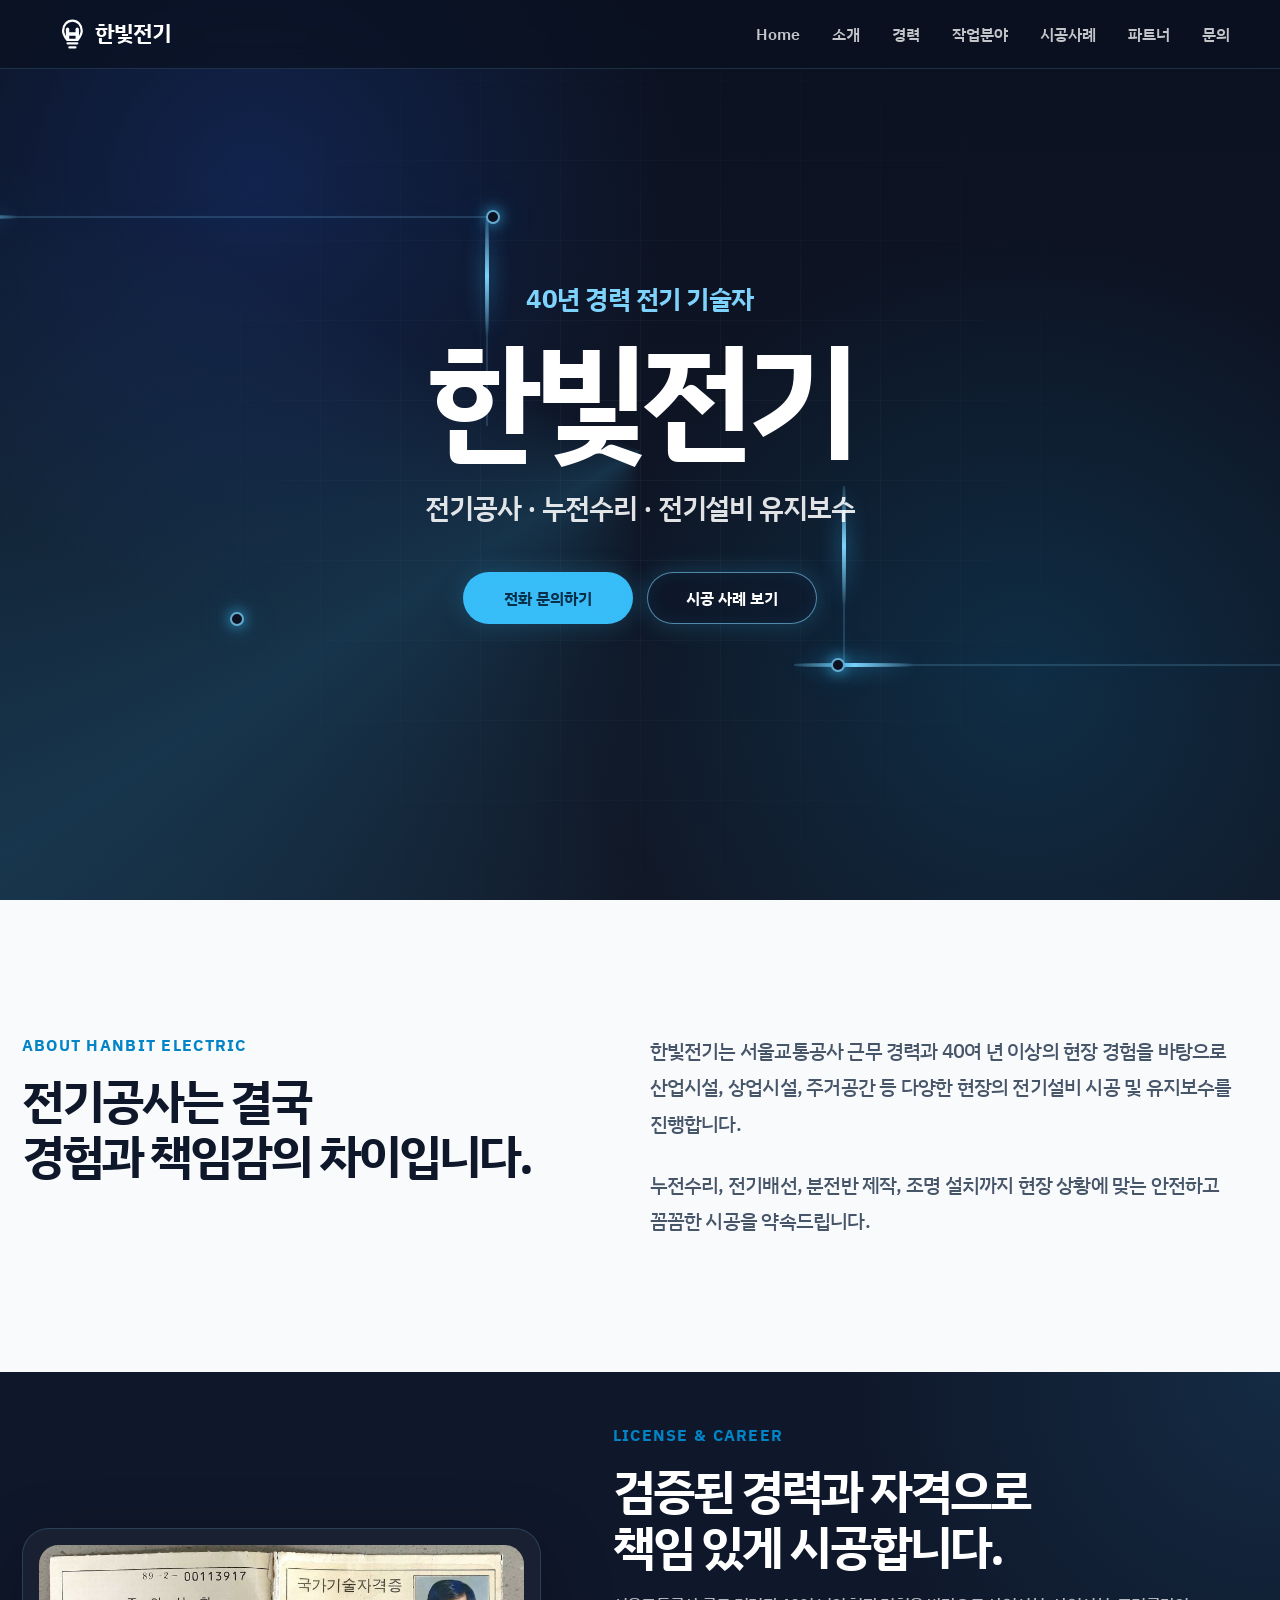
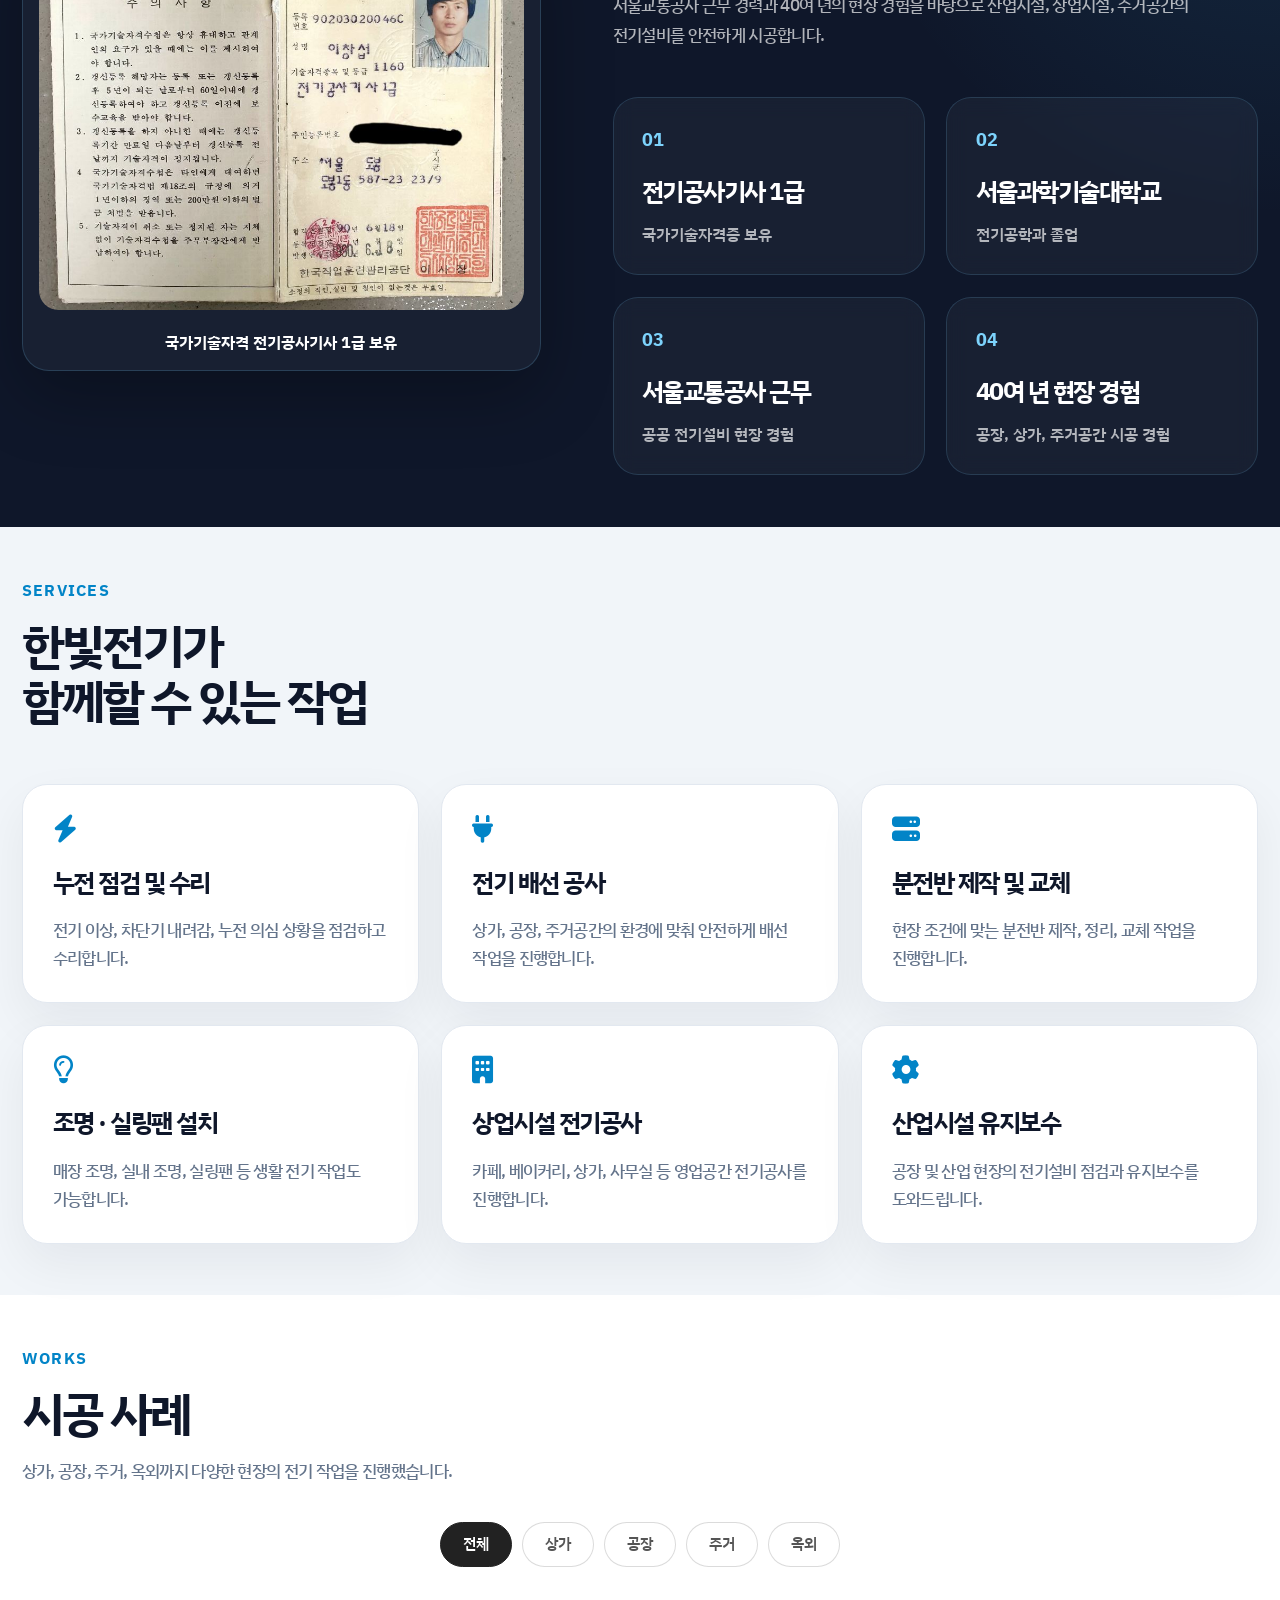
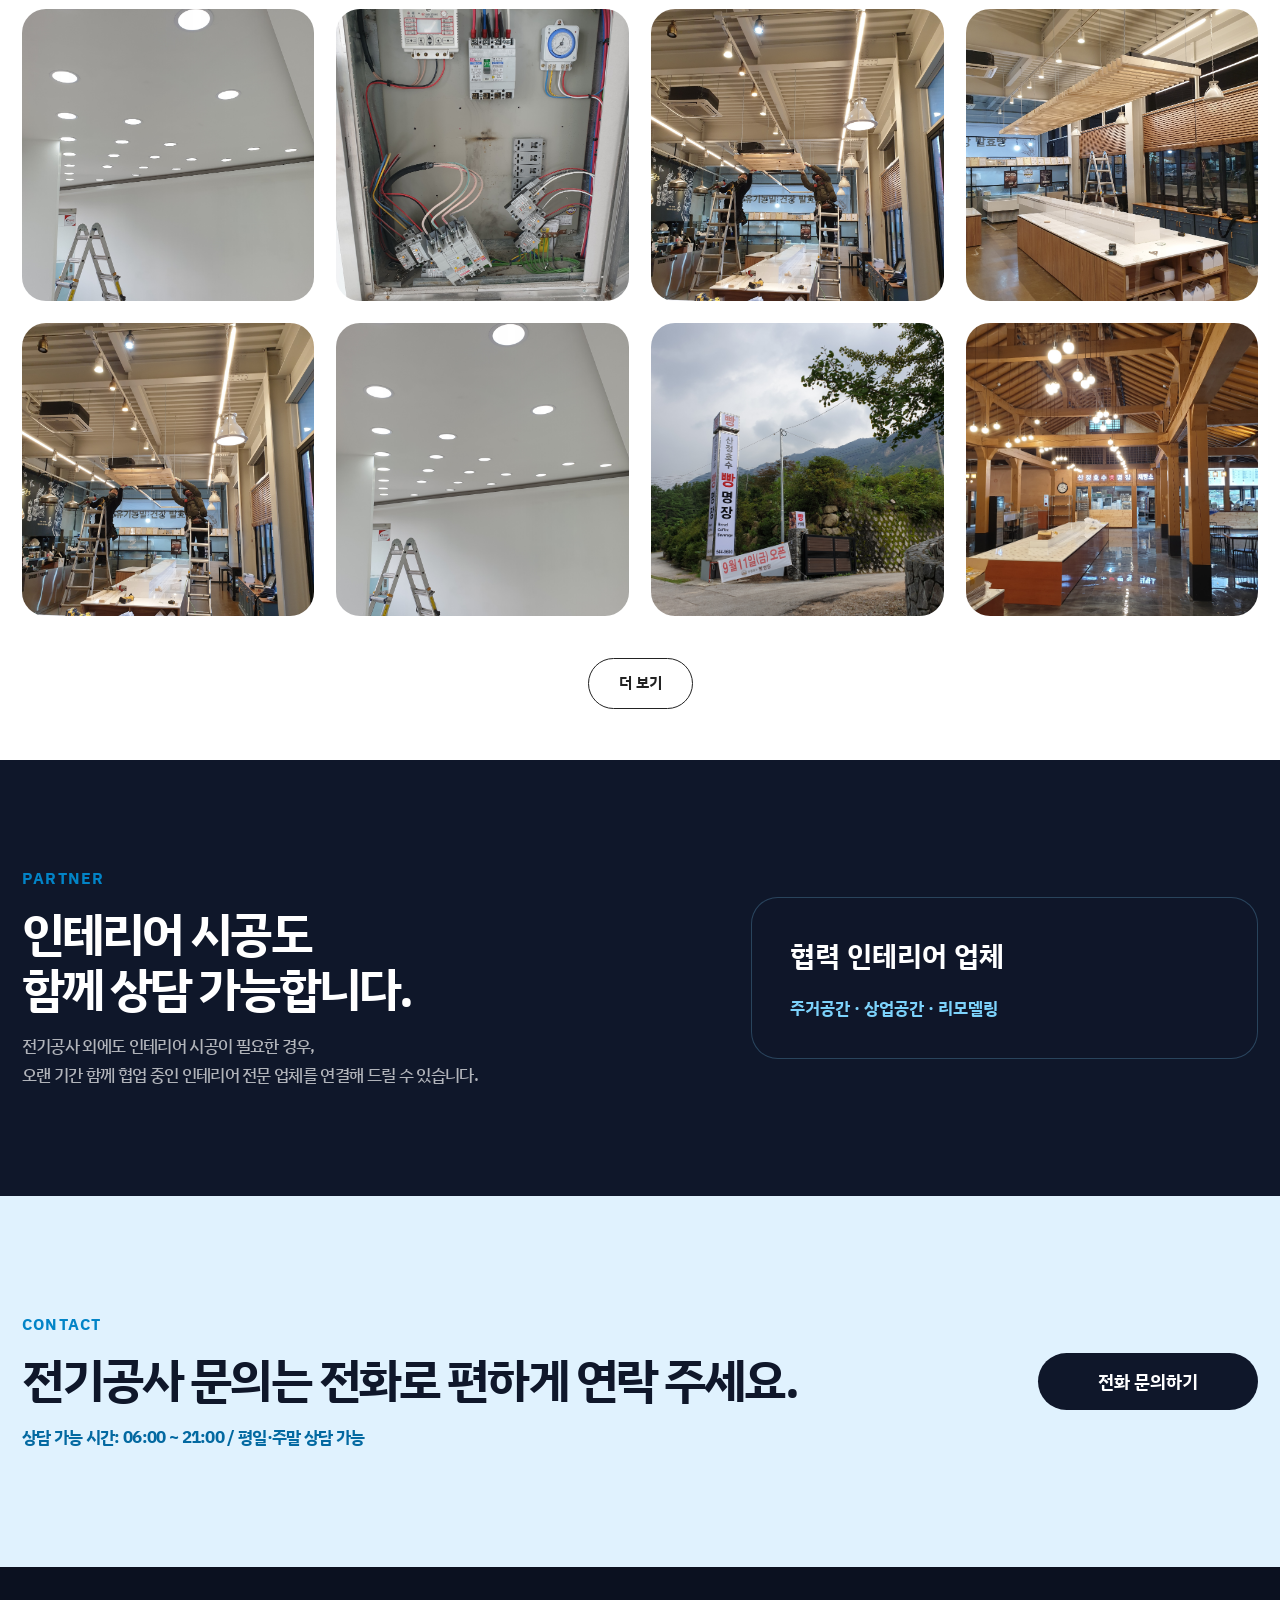
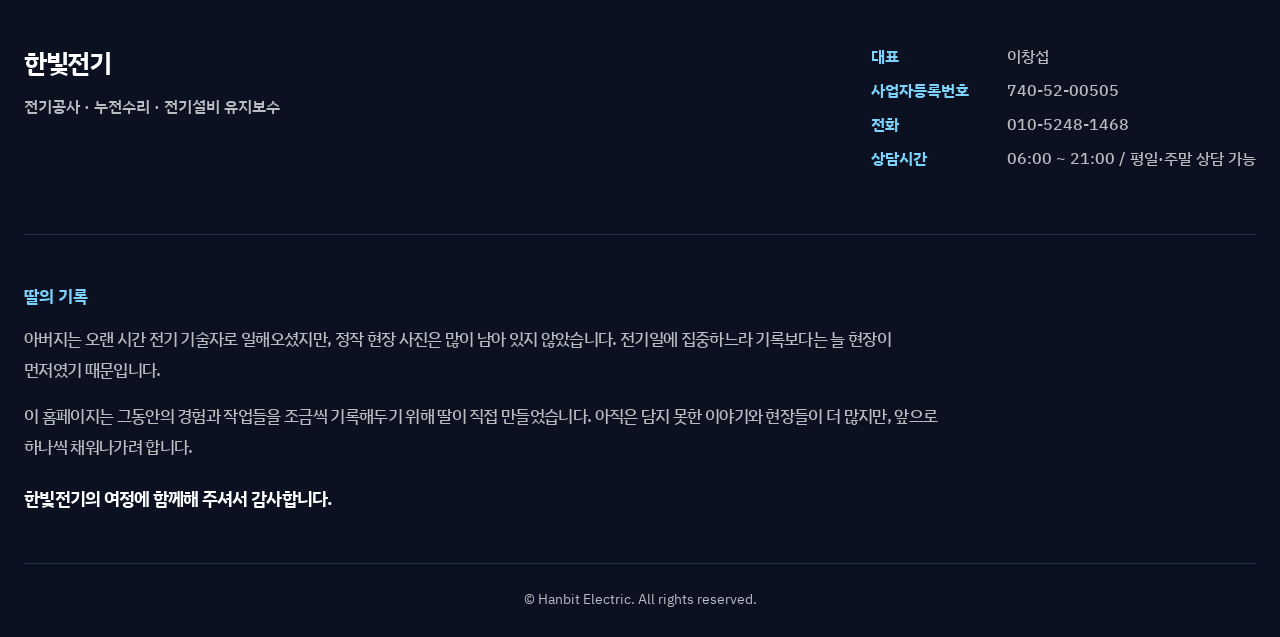
==== index.html @ 872d37cb "[한빛전기] works 완료 / 레이아웃 개선" ====
<!doctype html>
<html lang="ko">
<head>
<meta charset="UTF-8">
<meta name="viewport" content="width=device-width, initial-scale=1.0">
<title>한빛전기 | 전기공사 · 누전수리 · 전기설비 유지보수</title>
<meta name="description" content="한빛전기 | 전기공사, 누전수리, 분전반 제작, 조명설치, 산업시설 및 상업시설 전기설비">
<meta name="keywords" content="한빛전기, 전기공사, 누전수리, 분전반, 전기설비, 조명설치, 실링팬설치">
<meta name="author" content="한빛전기">
<link rel="icon" href="./favicon.svg" type="image/svg+xml">

<!-- SEO -->
<meta property="og:title" content="한빛전기">
<meta property="og:description" content="전기공사 · 누전수리 · 전기설비 유지보수">
<meta property="og:image" content="./images/og.jpg">
<meta property="og:type" content="website">

<!-- FONT -->
<link rel="stylesheet" href="https://cdnjs.cloudflare.com/ajax/libs/font-awesome/6.7.2/css/all.min.css">
<link rel="preconnect" href="https://fonts.googleapis.com">
<link rel="preconnect" href="https://fonts.gstatic.com" crossorigin>
<link href="https://fonts.googleapis.com/css2?family=IBM+Plex+Sans+KR:wght@300;400;500;600;700&display=swap" rel="stylesheet">

<!-- External Link -->
<link rel="stylesheet" href="./css/style.css">
<script src="./js/main.js" defer></script>
</head>
<body>
  <!-- Header -->
  <header class="header">
    <div class="header__inner">
      <a href="#hero" class="header__logo">
        <span class="logo">
          <!-- 한빛전기 로고 SVG -->
          <svg class="hanlight-logo" viewBox="0 0 120 120" xmlns="http://www.w3.org/2000/svg" aria-label="한빛전기 로고" role="img">
            <g fill="none" stroke="currentColor" stroke-linecap="round" stroke-linejoin="round">
              <path d="M35 50c0-15 11-27 25-27s25 12 25 27c0 10.5-5.5 17.5-10.8 24.5H45.8C40.5 67.5 35 60.5 35 50z" stroke-width="6"/>
              <path d="M47 84h26" stroke-width="6"/>
              <path d="M52 95h16" stroke-width="6"/>
              <path d="M47 46v26" stroke-width="9"/>
              <path d="M73 46v26" stroke-width="9"/>
              <path d="M47 59h26" stroke-width="9"/>
            </g>
          </svg>
          <!-- //한빛전기 로고 SVG -->
        </span>
        <span class="logo-title">한빛전기</span>
      </a>

      <button type="button" class="header__menu-button" aria-label="메뉴 열기">
        <span></span>
        <span></span>
        <span></span>
      </button>

      <nav class="header__nav">
        <a href="#hero">Home</a>
        <a href="#about">소개</a>
        <a href="#career">경력</a>
        <a href="#service">작업분야</a>
        <a href="#works">시공사례</a>
        <a href="#partner">파트너</a>
        <a href="#contact">문의</a>
      </nav>
    </div>
  </header>

  <main>
    <!-- Hero -->
    <section id="hero" class="hero">
      <div class="hero__circuit">
        <span class="hero__line hero__line--1"></span>
        <span class="hero__line hero__line--2"></span>
        <span class="hero__line hero__line--3"></span>
        <span class="hero__line hero__line--4"></span>
        <span class="hero__node hero__node--1"></span>
        <span class="hero__node hero__node--2"></span>
        <span class="hero__node hero__node--3"></span>
      </div>

      <div class="hero__content">
        <p class="hero__eyebrow">40년 경력 전기 기술자</p>
        <h1 class="hero__title">한빛전기</h1>
        <p class="hero__text">전기공사 · 누전수리 · 전기설비 유지보수</p>

        <div class="hero__button-wrap">
          <a href="tel:01052481468" class="hero__button hero__button--primary">전화 문의하기</a>
          <a href="#works" class="hero__button hero__button--secondary">시공 사례 보기</a>
        </div>
      </div>
    </section>

    <!-- About -->
    <section id="about" class="about">
      <div class="inner about__inner">
        <div class="about__content">
          <div class="section-heading">
            <p class="section-heading__eyebrow">About Hanbit Electric</p>
            <h2 class="section-heading__title">전기공사는 결국<br>경험과 책임감의 차이입니다.</h2>
          </div>

          <div class="about__text">
            <p>
              한빛전기는 서울교통공사 근무 경력과 40여 년 이상의 현장 경험을 바탕으로
              산업시설, 상업시설, 주거공간 등 다양한 현장의 전기설비 시공 및 유지보수를 진행합니다.
            </p>
            <p>
              누전수리, 전기배선, 분전반 제작, 조명 설치까지 현장 상황에 맞는 안전하고 꼼꼼한 시공을 약속드립니다.
            </p>
          </div>
        </div>
      </div>
    </section>

    <!-- Career -->
    <section id="career" class="career">
      <div class="inner career__inner">
        <div class="career__wrap">
          <div class="career__license">
            <img src="./images/license.jpg" alt="한빛전기 전기공사기사 1급 자격증">
            <p>국가기술자격 전기공사기사 1급 보유</p>
          </div>

          <div class="career__content">
            <div class="section-heading">
              <p class="section-heading__eyebrow">License & Career</p>
              <h2 class="section-heading__title">검증된 경력과 자격으로<br>책임 있게 시공합니다.</h2>
              <p class="section-heading__desc">
                서울교통공사 근무 경력과 40여 년의 현장 경험을 바탕으로
                산업시설, 상업시설, 주거공간의 전기설비를 안전하게 시공합니다.
              </p>
            </div>

            <ul class="career__grid">
              <li class="career__item">
                <article class="career__card">
                  <span class="career__number">01</span>
                  <h3>전기공사기사 1급</h3>
                  <p>국가기술자격증 보유</p>
                </article>
              </li>

              <li class="career__item">
                <article class="career__card">
                  <span class="career__number">02</span>
                  <h3>서울과학기술대학교</h3>
                  <p>전기공학과 졸업</p>
                </article>
              </li>

              <li class="career__item">
                <article class="career__card">
                  <span class="career__number">03</span>
                  <h3>서울교통공사 근무</h3>
                  <p>공공 전기설비 현장 경험</p>
                </article>
              </li>

              <li class="career__item">
                <article class="career__card">
                  <span class="career__number">04</span>
                  <h3>40여 년 현장 경험</h3>
                  <p>공장, 상가, 주거공간 시공 경험</p>
                </article>
              </li>
            </ul>
          </div>
        </div>
      </div>
    </section>

    <!-- Service -->
    <section id="service" class="service">
      <div class="inner service__inner">
        <div class="service__content">
          <div class="section-heading">
            <p class="section-heading__eyebrow">Services</p>
            <h2 class="section-heading__title">한빛전기가<br>함께할 수 있는 작업</h2>
          </div>

          <ul class="service__grid">
            <li class="service__item">
              <article class="service__card">
                <span class="service__icon" aria-hidden="true"><i class="fa-solid fa-bolt"></i></span>
                <h3>누전 점검 및 수리</h3>
                <p>전기 이상, 차단기 내려감, 누전 의심 상황을 점검하고 수리합니다.</p>
              </article>
            </li>

            <li class="service__item">
              <article class="service__card">
                <span class="service__icon" aria-hidden="true"><i class="fa-solid fa-plug"></i></span>
                <h3>전기 배선 공사</h3>
                <p>상가, 공장, 주거공간의 환경에 맞춰 안전하게 배선 작업을 진행합니다.</p>
              </article>
            </li>

            <li class="service__item">
              <article class="service__card">
                <span class="service__icon" aria-hidden="true"><i class="fa-solid fa-server"></i></span>
                <h3>분전반 제작 및 교체</h3>
                <p>현장 조건에 맞는 분전반 제작, 정리, 교체 작업을 진행합니다.</p>
              </article>
            </li>

            <li class="service__item">
              <article class="service__card">
                <span class="service__icon" aria-hidden="true"><i class="fa-regular fa-lightbulb"></i></span>
                <h3>조명 · 실링팬 설치</h3>
                <p>매장 조명, 실내 조명, 실링팬 등 생활 전기 작업도 가능합니다.</p>
              </article>
            </li>

            <li class="service__item">
              <article class="service__card">
                <span class="service__icon" aria-hidden="true"><i class="fa-solid fa-building"></i></span>
                <h3>상업시설 전기공사</h3>
                <p>카페, 베이커리, 상가, 사무실 등 영업공간 전기공사를 진행합니다.</p>
              </article>
            </li>

            <li class="service__item">
              <article class="service__card">
                <span class="service__icon" aria-hidden="true"><i class="fa-solid fa-gear"></i></span>
                <h3>산업시설 유지보수</h3>
                <p>공장 및 산업 현장의 전기설비 점검과 유지보수를 도와드립니다.</p>
              </article>
            </li>
          </ul>
        </div>
      </div>
    </section>

    <!-- Works -->
    <section id="works" class="works">
      <div class="inner works__inner">
        <div class="works__content">
          <div class="section-heading">
            <p class="section-heading__eyebrow">WORKS</p>
            <h2 class="section-heading__title">시공 사례</h2>
            <p class="section-heading__desc">상가, 공장, 주거, 옥외까지 다양한 현장의 전기 작업을 진행했습니다.</p>
          </div>

          <div class="works__tabs" role="tablist" aria-label="시공 사례 분류">
            <button type="button" class="works__tab is-active" data-filter="all">전체</button>
            <button type="button" class="works__tab" data-filter="store">상가</button>
            <button type="button" class="works__tab" data-filter="factory">공장</button>
            <button type="button" class="works__tab" data-filter="home">주거</button>
            <button type="button" class="works__tab" data-filter="outdoor">옥외</button>
          </div>

          <ul class="works__grid">
            <li class="works__item" data-category="store">
              <button type="button" class="works__card" data-title="상가 전기 시공" data-desc="조명 및 전기 배선 작업" data-image="./images/projects/store001.jpg">
                <span class="works__thumb"><img src="./images/projects/store001.jpg" alt="상가 전기 시공 현장 사진"></span>
                <span class="works__overlay"><strong>상가 전기 시공</strong><em>조명 및 전기 배선 작업</em><span>자세히 보기</span></span>
              </button>
            </li>
            <li class="works__item" data-category="store">
              <button type="button" class="works__card" data-title="상가 전기 시공" data-desc="매장 전기 설비 작업" data-image="./images/projects/store002.jpg">
                <span class="works__thumb"><img src="./images/projects/store002.jpg" alt="상가 전기 설비 작업 현장 사진"></span>
                <span class="works__overlay"><strong>상가 전기 시공</strong><em>매장 전기 설비 작업</em><span>자세히 보기</span></span>
              </button>
            </li>
            <li class="works__item" data-category="store">
              <button type="button" class="works__card" data-title="상가 조명 작업" data-desc="실내 조명 및 간접등 작업" data-image="./images/projects/store003.jpg">
                <span class="works__thumb"><img src="./images/projects/store003.jpg" alt="상가 조명 작업 현장 사진"></span>
                <span class="works__overlay"><strong>상가 조명 작업</strong><em>실내 조명 및 간접등 작업</em><span>자세히 보기</span></span>
              </button>
            </li>
            <li class="works__item" data-category="store">
              <button type="button" class="works__card" data-title="상가 배선 작업" data-desc="전원 배선 및 점검 작업" data-image="./images/projects/store004.jpg">
                <span class="works__thumb"><img src="./images/projects/store004.jpg" alt="상가 배선 작업 현장 사진"></span>
                <span class="works__overlay"><strong>상가 배선 작업</strong><em>전원 배선 및 점검 작업</em><span>자세히 보기</span></span>
              </button>
            </li>
            <li class="works__item" data-category="store">
              <button type="button" class="works__card" data-title="매장 전기 작업" data-desc="콘센트 및 조명 전원 작업" data-image="./images/projects/store005.jpg">
                <span class="works__thumb"><img src="./images/projects/store005.jpg" alt="매장 전기 작업 현장 사진"></span>
                <span class="works__overlay"><strong>매장 전기 작업</strong><em>콘센트 및 조명 전원 작업</em><span>자세히 보기</span></span>
              </button>
            </li>
            <li class="works__item" data-category="store">
              <button type="button" class="works__card" data-title="상가 전기 점검" data-desc="전기 설비 점검 및 보수" data-image="./images/projects/store006.jpg">
                <span class="works__thumb"><img src="./images/projects/store006.jpg" alt="상가 전기 점검 현장 사진"></span>
                <span class="works__overlay"><strong>상가 전기 점검</strong><em>전기 설비 점검 및 보수</em><span>자세히 보기</span></span>
              </button>
            </li>
            <li class="works__item" data-category="store">
              <button type="button" class="works__card" data-title="상업공간 전기 시공" data-desc="상업공간 전기 배선 작업" data-image="./images/projects/store007.jpg">
                <span class="works__thumb"><img src="./images/projects/store007.jpg" alt="상업공간 전기 시공 현장 사진"></span>
                <span class="works__overlay"><strong>상업공간 전기 시공</strong><em>상업공간 전기 배선 작업</em><span>자세히 보기</span></span>
              </button>
            </li>
            <li class="works__item" data-category="store">
              <button type="button" class="works__card" data-title="상가 조명 교체" data-desc="조명 교체 및 전원 연결" data-image="./images/projects/store008.jpg">
                <span class="works__thumb"><img src="./images/projects/store008.jpg" alt="상가 조명 교체 현장 사진"></span>
                <span class="works__overlay"><strong>상가 조명 교체</strong><em>조명 교체 및 전원 연결</em><span>자세히 보기</span></span>
              </button>
            </li>
            <li class="works__item" data-category="store">
              <button type="button" class="works__card" data-title="매장 전기 보수" data-desc="전기 배선 보수 작업" data-image="./images/projects/store009.jpg">
                <span class="works__thumb"><img src="./images/projects/store009.jpg" alt="매장 전기 보수 현장 사진"></span>
                <span class="works__overlay"><strong>매장 전기 보수</strong><em>전기 배선 보수 작업</em><span>자세히 보기</span></span>
              </button>
            </li>
            <li class="works__item" data-category="store">
              <button type="button" class="works__card" data-title="상가 전원 작업" data-desc="전원 연결 및 전기 설비 작업" data-image="./images/projects/store010.jpg">
                <span class="works__thumb"><img src="./images/projects/store010.jpg" alt="상가 전원 작업 현장 사진"></span>
                <span class="works__overlay"><strong>상가 전원 작업</strong><em>전원 연결 및 전기 설비 작업</em><span>자세히 보기</span></span>
              </button>
            </li>
            <li class="works__item" data-category="store">
              <button type="button" class="works__card" data-title="상가 조명 시공" data-desc="공간 조명 및 배선 작업" data-image="./images/projects/store011.jpg">
                <span class="works__thumb"><img src="./images/projects/store011.jpg" alt="상가 조명 시공 현장 사진"></span>
                <span class="works__overlay"><strong>상가 조명 시공</strong><em>공간 조명 및 배선 작업</em><span>자세히 보기</span></span>
              </button>
            </li>
            <li class="works__item" data-category="store">
              <button type="button" class="works__card" data-title="상가 설비 전기 작업" data-desc="전기 설비 및 배선 정리" data-image="./images/projects/store012.jpg">
                <span class="works__thumb"><img src="./images/projects/store012.jpg" alt="상가 설비 전기 작업 현장 사진"></span>
                <span class="works__overlay"><strong>상가 설비 전기 작업</strong><em>전기 설비 및 배선 정리</em><span>자세히 보기</span></span>
              </button>
            </li>
            <li class="works__item" data-category="store">
              <button type="button" class="works__card" data-title="매장 조명 작업" data-desc="매장 조명 설치 및 점검" data-image="./images/projects/store013.jpg">
                <span class="works__thumb"><img src="./images/projects/store013.jpg" alt="매장 조명 작업 현장 사진"></span>
                <span class="works__overlay"><strong>매장 조명 작업</strong><em>매장 조명 설치 및 점검</em><span>자세히 보기</span></span>
              </button>
            </li>
            <li class="works__item" data-category="store">
              <button type="button" class="works__card" data-title="상가 전기 보강" data-desc="전기 배선 보강 및 정비" data-image="./images/projects/store014.jpg">
                <span class="works__thumb"><img src="./images/projects/store014.jpg" alt="상가 전기 보강 현장 사진"></span>
                <span class="works__overlay"><strong>상가 전기 보강</strong><em>전기 배선 보강 및 정비</em><span>자세히 보기</span></span>
              </button>
            </li>
            <li class="works__item" data-category="store">
              <button type="button" class="works__card" data-title="상가 전기 마감" data-desc="전기 작업 마감 및 점검" data-image="./images/projects/store015.jpg">
                <span class="works__thumb"><img src="./images/projects/store015.jpg" alt="상가 전기 마감 현장 사진"></span>
                <span class="works__overlay"><strong>상가 전기 마감</strong><em>전기 작업 마감 및 점검</em><span>자세히 보기</span></span>
              </button>
            </li>

            <li class="works__item" data-category="factory">
              <button type="button" class="works__card" data-title="공장 전기 작업" data-desc="동력 배선 및 분전반 작업" data-image="./images/projects/factory001.jpg">
                <span class="works__thumb"><img src="./images/projects/factory001.jpg" alt="공장 전기 작업 현장 사진"></span>
                <span class="works__overlay"><strong>공장 전기 작업</strong><em>동력 배선 및 분전반 작업</em><span>자세히 보기</span></span>
              </button>
            </li>
            <li class="works__item" data-category="factory">
              <button type="button" class="works__card" data-title="공장 분전반 작업" data-desc="분전반 점검 및 전기 설비 작업" data-image="./images/projects/factory002.jpg">
                <span class="works__thumb"><img src="./images/projects/factory002.jpg" alt="공장 분전반 작업 현장 사진"></span>
                <span class="works__overlay"><strong>공장 분전반 작업</strong><em>분전반 점검 및 전기 설비 작업</em><span>자세히 보기</span></span>
              </button>
            </li>
            <li class="works__item" data-category="factory">
              <button type="button" class="works__card" data-title="공장 배선 작업" data-desc="공장 내부 전기 배선 작업" data-image="./images/projects/factory003.jpg">
                <span class="works__thumb"><img src="./images/projects/factory003.jpg" alt="공장 배선 작업 현장 사진"></span>
                <span class="works__overlay"><strong>공장 배선 작업</strong><em>공장 내부 전기 배선 작업</em><span>자세히 보기</span></span>
              </button>
            </li>
            <li class="works__item" data-category="factory">
              <button type="button" class="works__card" data-title="공장 전원 작업" data-desc="설비 전원 연결 작업" data-image="./images/projects/factory004.jpg">
                <span class="works__thumb"><img src="./images/projects/factory004.jpg" alt="공장 전원 작업 현장 사진"></span>
                <span class="works__overlay"><strong>공장 전원 작업</strong><em>설비 전원 연결 작업</em><span>자세히 보기</span></span>
              </button>
            </li>
            <li class="works__item" data-category="factory">
              <button type="button" class="works__card" data-title="공장 설비 전기" data-desc="기계 설비 전기 작업" data-image="./images/projects/factory005.jpg">
                <span class="works__thumb"><img src="./images/projects/factory005.jpg" alt="공장 설비 전기 작업 현장 사진"></span>
                <span class="works__overlay"><strong>공장 설비 전기</strong><em>기계 설비 전기 작업</em><span>자세히 보기</span></span>
              </button>
            </li>
            <li class="works__item" data-category="factory">
              <button type="button" class="works__card" data-title="공장 전기 점검" data-desc="전기 설비 점검 및 보수" data-image="./images/projects/factory006.jpg">
                <span class="works__thumb"><img src="./images/projects/factory006.jpg" alt="공장 전기 점검 현장 사진"></span>
                <span class="works__overlay"><strong>공장 전기 점검</strong><em>전기 설비 점검 및 보수</em><span>자세히 보기</span></span>
              </button>
            </li>
            <li class="works__item" data-category="factory">
              <button type="button" class="works__card" data-title="산업 현장 전기 작업" data-desc="산업 설비 전기 작업" data-image="./images/projects/factory007.jpg">
                <span class="works__thumb"><img src="./images/projects/factory007.jpg" alt="산업 현장 전기 작업 사진"></span>
                <span class="works__overlay"><strong>산업 현장 전기 작업</strong><em>산업 설비 전기 작업</em><span>자세히 보기</span></span>
              </button>
            </li>
            <li class="works__item" data-category="factory">
              <button type="button" class="works__card" data-title="공장 전기 보수" data-desc="전기 배선 보수 및 정리" data-image="./images/projects/factory008.jpg">
                <span class="works__thumb"><img src="./images/projects/factory008.jpg" alt="공장 전기 보수 현장 사진"></span>
                <span class="works__overlay"><strong>공장 전기 보수</strong><em>전기 배선 보수 및 정리</em><span>자세히 보기</span></span>
              </button>
            </li>
            <li class="works__item" data-category="factory">
              <button type="button" class="works__card" data-title="공장 전기 시공" data-desc="공장 전기 설비 시공" data-image="./images/projects/factory009.jpg">
                <span class="works__thumb"><img src="./images/projects/factory009.jpg" alt="공장 전기 시공 현장 사진"></span>
                <span class="works__overlay"><strong>공장 전기 시공</strong><em>공장 전기 설비 시공</em><span>자세히 보기</span></span>
              </button>
            </li>
            <li class="works__item" data-category="factory">
              <button type="button" class="works__card" data-title="공장 배전 작업" data-desc="배전 설비 및 전원 작업" data-image="./images/projects/factory010.jpg">
                <span class="works__thumb"><img src="./images/projects/factory010.jpg" alt="공장 배전 작업 현장 사진"></span>
                <span class="works__overlay"><strong>공장 배전 작업</strong><em>배전 설비 및 전원 작업</em><span>자세히 보기</span></span>
              </button>
            </li>
            <li class="works__item" data-category="factory">
              <button type="button" class="works__card" data-title="공장 전기 마감" data-desc="전기 작업 마감 및 안전 점검" data-image="./images/projects/factory011.jpg">
                <span class="works__thumb"><img src="./images/projects/factory011.jpg" alt="공장 전기 마감 현장 사진"></span>
                <span class="works__overlay"><strong>공장 전기 마감</strong><em>전기 작업 마감 및 안전 점검</em><span>자세히 보기</span></span>
              </button>
            </li>

            <li class="works__item" data-category="home">
              <button type="button" class="works__card" data-title="주거 전기 작업" data-desc="조명 및 콘센트 점검 작업" data-image="./images/projects/indoor001.jpg">
                <span class="works__thumb"><img src="./images/projects/indoor001.jpg" alt="주거 전기 작업 현장 사진"></span>
                <span class="works__overlay"><strong>주거 전기 작업</strong><em>조명 및 콘센트 점검 작업</em><span>자세히 보기</span></span>
              </button>
            </li>
            <li class="works__item" data-category="home">
              <button type="button" class="works__card" data-title="주거 조명 교체" data-desc="실내 조명 교체 작업" data-image="./images/projects/indoor002.jpg">
                <span class="works__thumb"><img src="./images/projects/indoor002.jpg" alt="주거 조명 교체 현장 사진"></span>
                <span class="works__overlay"><strong>주거 조명 교체</strong><em>실내 조명 교체 작업</em><span>자세히 보기</span></span>
              </button>
            </li>
            <li class="works__item" data-category="home">
              <button type="button" class="works__card" data-title="주거 콘센트 작업" data-desc="콘센트 및 전원 점검 작업" data-image="./images/projects/indoor003.jpg">
                <span class="works__thumb"><img src="./images/projects/indoor003.jpg" alt="주거 콘센트 작업 현장 사진"></span>
                <span class="works__overlay"><strong>주거 콘센트 작업</strong><em>콘센트 및 전원 점검 작업</em><span>자세히 보기</span></span>
              </button>
            </li>
            <li class="works__item" data-category="home">
              <button type="button" class="works__card" data-title="주거 센서등 작업" data-desc="센서등 설치 및 전기 작업" data-image="./images/projects/indoor004.jpg">
                <span class="works__thumb"><img src="./images/projects/indoor004.jpg" alt="주거 센서등 작업 현장 사진"></span>
                <span class="works__overlay"><strong>주거 센서등 작업</strong><em>센서등 설치 및 전기 작업</em><span>자세히 보기</span></span>
              </button>
            </li>
            <li class="works__item" data-category="home">
              <button type="button" class="works__card" data-title="주거 전기 보수" data-desc="가정 전기 점검 및 보수" data-image="./images/projects/indoor005.jpg">
                <span class="works__thumb"><img src="./images/projects/indoor005.jpg" alt="주거 전기 보수 현장 사진"></span>
                <span class="works__overlay"><strong>주거 전기 보수</strong><em>가정 전기 점검 및 보수</em><span>자세히 보기</span></span>
              </button>
            </li>

            <li class="works__item" data-category="outdoor">
              <button type="button" class="works__card" data-title="옥외 전기 작업" data-desc="외부 전원 및 조명 작업" data-image="./images/projects/outdoor001.jpg">
                <span class="works__thumb"><img src="./images/projects/outdoor001.jpg" alt="옥외 전기 작업 현장 사진"></span>
                <span class="works__overlay"><strong>옥외 전기 작업</strong><em>외부 전원 및 조명 작업</em><span>자세히 보기</span></span>
              </button>
            </li>
            <li class="works__item" data-category="outdoor">
              <button type="button" class="works__card" data-title="옥외 조명 작업" data-desc="외부 조명 설치 및 점검" data-image="./images/projects/outdoor002.jpg">
                <span class="works__thumb"><img src="./images/projects/outdoor002.jpg" alt="옥외 조명 작업 현장 사진"></span>
                <span class="works__overlay"><strong>옥외 조명 작업</strong><em>외부 조명 설치 및 점검</em><span>자세히 보기</span></span>
              </button>
            </li>
            <li class="works__item" data-category="outdoor">
              <button type="button" class="works__card" data-title="외부 전원 작업" data-desc="외부 전원 연결 작업" data-image="./images/projects/outdoor003.jpg">
                <span class="works__thumb"><img src="./images/projects/outdoor003.jpg" alt="외부 전원 작업 현장 사진"></span>
                <span class="works__overlay"><strong>외부 전원 작업</strong><em>외부 전원 연결 작업</em><span>자세히 보기</span></span>
              </button>
            </li>
            <li class="works__item" data-category="outdoor">
              <button type="button" class="works__card" data-title="옥외 배선 작업" data-desc="외부 배선 및 정리 작업" data-image="./images/projects/outdoor004.jpg">
                <span class="works__thumb"><img src="./images/projects/outdoor004.jpg" alt="옥외 배선 작업 현장 사진"></span>
                <span class="works__overlay"><strong>옥외 배선 작업</strong><em>외부 배선 및 정리 작업</em><span>자세히 보기</span></span>
              </button>
            </li>
            <li class="works__item" data-category="outdoor">
              <button type="button" class="works__card" data-title="옥외 전기 보수" data-desc="외부 전기 설비 보수" data-image="./images/projects/outdoor005.jpg">
                <span class="works__thumb"><img src="./images/projects/outdoor005.jpg" alt="옥외 전기 보수 현장 사진"></span>
                <span class="works__overlay"><strong>옥외 전기 보수</strong><em>외부 전기 설비 보수</em><span>자세히 보기</span></span>
              </button>
            </li>
            <li class="works__item" data-category="outdoor">
              <button type="button" class="works__card" data-title="옥외 전기 시공" data-desc="외부 전기 시공 및 점검" data-image="./images/projects/outdoor006.jpg">
                <span class="works__thumb"><img src="./images/projects/outdoor006.jpg" alt="옥외 전기 시공 현장 사진"></span>
                <span class="works__overlay"><strong>옥외 전기 시공</strong><em>외부 전기 시공 및 점검</em><span>자세히 보기</span></span>
              </button>
            </li>
          </ul>

          <button type="button" class="works__more">더 보기</button>
        </div>
      </div>

      <div class="works-modal" aria-hidden="true">
        <div class="works-modal__dim"></div>
        <div class="works-modal__content" role="dialog" aria-modal="true" aria-label="시공 사례 이미지 확대">
          <button type="button" class="works-modal__close" aria-label="닫기"></button>
          <button type="button" class="works-modal__arrow works-modal__arrow--prev" aria-label="이전 시공 사례"></button>
          <figure class="works-modal__figure">
            <img src="./images/projects/store001.jpg" alt="상가 전기 시공 현장 사진">
            <figcaption>
              <strong>상가 전기 시공</strong>
              <span>조명 및 전기 배선 작업</span>
            </figcaption>
          </figure>
          <button type="button" class="works-modal__arrow works-modal__arrow--next" aria-label="다음 시공 사례"></button>
        </div>
      </div>
    </section>

    <!-- Partner -->
    <section id="partner" class="partner">
      <div class="inner partner__inner">
        <div class="partner__content">
          <div class="section-heading">
            <p class="section-heading__eyebrow">Partner</p>
            <h2 class="section-heading__title">인테리어 시공도<br>함께 상담 가능합니다.</h2>
            <p class="section-heading__desc">
              전기공사 외에도 인테리어 시공이 필요한 경우,<br>
              오랜 기간 함께 협업 중인 인테리어 전문 업체를 연결해 드릴 수 있습니다.
            </p>
          </div>
          <div class="partner__card">
            <strong>협력 인테리어 업체</strong>
            <span>주거공간 · 상업공간 · 리모델링</span>
          </div>
        </div>
      </div>
    </section>

    <!-- Contact -->
    <section id="contact" class="contact">
      <div class="inner contact__inner">
        <div class="contact__content">
          <div class="section-heading">
            <p class="section-heading__eyebrow">Contact</p>
            <h2 class="section-heading__title">전기공사 문의는 전화로 편하게 연락 주세요.</h2>
            <p class="section-heading__desc">상담 가능 시간: 06:00 ~ 21:00 / 평일·주말 상담 가능</p>
          </div>
          <div class="contact__action">
            <a href="tel:01052481468" class="contact__button">전화 문의하기</a>
          </div>
        </div>
      </div>
    </section>
  </main>

  <!-- Footer -->
  <footer class="footer">
    <div class="inner footer__inner">
      <div class="footer__top">
        <div class="footer__brand">
          <strong>한빛전기</strong>
          <p>전기공사 · 누전수리 · 전기설비 유지보수</p>
        </div>

        <div class="footer__info">
          <dl>
            <div>
              <dt>대표</dt>
              <dd>이창섭</dd>
            </div>
            <div>
              <dt>사업자등록번호</dt>
              <dd>740-52-00505</dd>
            </div>
            <div>
              <dt>전화</dt>
              <dd><a href="tel:01052481468">010-5248-1468</a></dd>
            </div>
            <div>
              <dt>상담시간</dt>
              <dd>06:00 ~ 21:00 / 평일·주말 상담 가능</dd>
            </div>
          </dl>
        </div>
      </div>

      <div class="footer__note">
        <strong>딸의 기록</strong>
        <p>
          아버지는 오랜 시간 전기 기술자로 일해오셨지만, 정작 현장 사진은 많이 남아 있지 않았습니다.
          전기일에 집중하느라 기록보다는 늘 현장이 먼저였기 때문입니다.
        </p>
        <p>
          이 홈페이지는 그동안의 경험과 작업들을 조금씩 기록해두기 위해 딸이 직접 만들었습니다.
          아직은 담지 못한 이야기와 현장들이 더 많지만, 앞으로 하나씩 채워나가려 합니다.
        </p>
        <span>한빛전기의 여정에 함께해 주셔서 감사합니다.</span>
      </div>

      <p class="footer__copy">© Hanbit Electric. All rights reserved.</p>
    </div>
  </footer>
</body>
</html>
---- css/style.css ----
@charset "UTF-8";

/*********************** Reset ***********************/
:root {
  --color-primary: #38bdf8;
  --color-primary-dark: #0284c7;
  --color-text: #0f172a;
  --color-text-light: #64748b;
  --color-bg: #ffffff;
  --color-bg-secondary: #f8fafc;
  --color-navy: #0b1120;
  --color-navy-light: #111827;
  --transition: .3s ease;
}

*, *::before, *::after {
  box-sizing: border-box;
}

html {
  scroll-behavior: smooth;
  scroll-padding-top: clamp(64px, 5.3vw, 76px);
}

body {
  overflow-wrap: break-word;
  min-width: 320px;
  margin: 0;
  background: #fff;
  color: #0f172a;
  font-family: 'IBM Plex Sans KR', sans-serif;
  font-size: 16px;
  font-weight: 400;
  line-height: 1.5;
  word-break: keep-all;
}

h1, h2, h3, h4, h5, h6, p, figure, blockquote {
  margin: 0;
}

ul, ol {
  margin: 0;
  padding: 0;
  list-style: none;
}

a {
  color: inherit;
  text-decoration: none;
}

button, input, textarea, select {
  font: inherit;
}

button {
  padding: 0;
  border: 0;
  background: none;
  cursor: pointer;
}

img, svg, video {
  display: block;
  max-width: 100%;
}

table {
  border-collapse: collapse;
  border-spacing: 0;
}

/*********************** Contents ***********************/
/* Header */
.header {
  position: fixed;
  top: 0;
  left: 0;
  z-index: 100;
  width: 100%;
  border-bottom: 1px solid rgba(125, 211, 252, .16);
  background: rgba(11, 17, 32, .72);
  backdrop-filter: blur(14px);
}

.header__inner {
  display: flex;
  align-items: center;
  justify-content: space-between;
  max-width: 1440px;
  height: clamp(64px, 5.3vw, 76px);
  margin: 0 auto;
  padding: 0 clamp(20px, 3.9vw, 56px);
}

.header__logo {
  display: inline-flex;
  align-items: center;
  color: rgb(255, 255, 255);
  font-size: clamp(22px, 1.7vw, 24px);
  font-weight: 800;
  letter-spacing: -0.04em;
  text-decoration: none;
}

.header__logo .logo {
  flex-shrink: 0;
  width: clamp(42px, 3.5vw, 50px);
  height: clamp(42px, 3.5vw, 50px);
}

.hanlight-logo {
  width: 100%;
  height: 100%;
}

.logo-title {
  display: block;
}

.header__nav {
  display: flex;
  align-items: center;
  gap: clamp(24px, 2.5vw, 36px);
}

.header__nav a {
  position: relative;
  color: rgba(255, 255, 255, .76);
  font-size: 16px;
  font-weight: 600;
  text-decoration: none;
  transition: color .25s ease;
}

.header__nav a::after {
  content: '';
  position: absolute;
  left: 0;
  bottom: -8px;
  width: 100%;
  height: 2px;
  background: #7dd3fc;
  transform: scaleX(0);
  transform-origin: right;
  transition: transform .25s ease;
}

.header__nav a:hover {
  color: #fff;
}

.header__nav a:hover::after {
  transform: scaleX(1);
  transform-origin: left;
}

.header__menu-button {
  display: none;
  flex-direction: column;
  justify-content: center;
  gap: 6px;
  width: 42px;
  height: 42px;
  border: 1px solid rgba(125, 211, 252, .24);
  border-radius: 12px;
  background: rgba(15, 23, 42, .7);
  cursor: pointer;
}

.header__menu-button span {
  display: block;
  width: 18px;
  height: 2px;
  margin: 0 auto;
  border-radius: 999px;
  background: #fff;
  transition: transform .25s ease, opacity .25s ease;
}

.header.is-open .header__menu-button span:nth-child(1) {
  transform: translateY(8px) rotate(45deg);
}

.header.is-open .header__menu-button span:nth-child(2) {
  opacity: 0;
}

.header.is-open .header__menu-button span:nth-child(3) {
  transform: translateY(-8px) rotate(-45deg);
}

/* Common */
.inner {
  max-width: 1440px;
  margin: 0 auto;
}

section {
  padding: clamp(96px, 10.4vw, 150px) clamp(20px, 1.7vw, 24px);
}

.career,
.service,
.works {
  padding: clamp(36px, 4vw, 60px) clamp(20px, 1.7vw, 24px);
}

.section-heading__eyebrow {
  display: block;
  margin: 0 0 clamp(14px, 1.25vw, 18px);
  color: #0284c7;
  font-size: clamp(15px, 1.25vw, 18px);
  font-weight: 800;
  letter-spacing: .08em;
  text-transform: uppercase;
}

.section-heading__title {
  margin: 0;
  color: #0f172a;
  font-size: clamp(38px, 4vw, 48px);
  font-weight: 900;
  line-height: 1.15;
  letter-spacing: -.06em;
}

.section-heading__desc {
  margin-top: clamp(14px, 1.25vw, 18px);
  color: #64748b;
  font-size: clamp(17px, 1.25vw, 18px);
  font-weight: 500;
  line-height: 1.7;
  letter-spacing: -.04em;
}

/* Hero */
.hero {
  position: relative;
  overflow: hidden;
  display: flex;
  align-items: center;
  justify-content: center;
  min-height: 100vh;
  min-height: 100svh;
  padding: clamp(110px, 8.3vw, 120px) clamp(20px, 1.7vw, 24px) clamp(80px, 8.3vw, 120px);
  background: radial-gradient(circle at 20% 20%, rgba(37, 99, 235, .22), transparent 34%), radial-gradient(circle at 80% 75%, rgba(14, 165, 233, .16), transparent 36%), linear-gradient(180deg, #0b1120 0%, #111827 100%);
  color: #fff;
}

.hero::before {
  content: '';
  position: absolute;
  inset: 0;
  background-image: linear-gradient(rgba(255, 255, 255, .04) 1px, transparent 1px), linear-gradient(90deg, rgba(255, 255, 255, .04) 1px, transparent 1px);
  background-size: 80px 80px;
  -webkit-mask-image: radial-gradient(circle at center, #000 0%, transparent 72%);
  mask-image: radial-gradient(circle at center, #000 0%, transparent 72%);
}

.hero::after {
  content: '';
  position: absolute;
  inset: -40%;
  background: conic-gradient(from 180deg, transparent, rgba(56, 189, 248, .18), transparent 32%);
  animation: heroGlow 12s linear infinite;
}

.hero__content {
  position: relative;
  z-index: 2;
  text-align: center;
}

.hero__eyebrow {
  margin: 0 0 clamp(14px, 1.25vw, 18px);
  color: #7dd3fc;
  font-size: clamp(20px, 2vw, 28px);
  font-weight: 700;
  letter-spacing: -.02em;
}

.hero__title {
  margin: 0;
  font-size: clamp(72px, 10vw, 150px);
  font-weight: 800;
  line-height: 1;
  letter-spacing: -.06em;
}

.hero__text {
  margin: clamp(20px, 1.95vw, 28px) 0 0;
  color: rgba(255, 255, 255, .88);
  font-size: clamp(20px, 2.2vw, 34px);
  font-weight: 600;
  letter-spacing: -.04em;
}

.hero__button-wrap {
  display: flex;
  justify-content: center;
  gap: 14px;
  margin-top: clamp(36px, 3.3vw, 48px);
}

.hero__button {
  display: inline-flex;
  align-items: center;
  justify-content: center;
  min-width: 170px;
  height: clamp(52px, 3.9vw, 56px);
  padding: 0 clamp(24px, 1.95vw, 28px);
  border-radius: 999px;
  font-size: clamp(16px, 1.18vw, 17px);
  font-weight: 800;
  text-decoration: none;
  box-shadow: 0 0 24px rgba(56, 189, 248, .22), inset 0 0 18px rgba(56, 189, 248, .08);
}

.hero__button--primary {
  background: #38bdf8;
  color: #082f49;
}

.hero__button--secondary {
  border: 1px solid rgba(125, 211, 252, .6);
  background: rgba(15, 23, 42, .5);
  color: #fff;
}

.hero__circuit {
  position: absolute;
  inset: 0;
  z-index: 1;
  pointer-events: none;
}

.hero__line {
  position: absolute;
  display: block;
  background: rgba(125, 211, 252, .18);
  box-shadow: 0 0 18px rgba(56, 189, 248, .12);
}

.hero__line::before {
  content: '';
  position: absolute;
  background: linear-gradient(90deg, transparent, #7dd3fc, transparent);
  filter: drop-shadow(0 0 10px #38bdf8);
  animation: circuitFlow 3.8s linear infinite;
}

.hero__line--1 {
  top: 24%;
  left: -8%;
  width: 46%;
  height: 2px;
}

.hero__line--2 {
  top: 24%;
  left: 38%;
  width: 2px;
  height: 210px;
}

.hero__line--3 {
  right: -6%;
  bottom: 26%;
  width: 44%;
  height: 2px;
}

.hero__line--4 {
  right: 34%;
  bottom: 26%;
  width: 2px;
  height: 180px;
}

.hero__line--1::before,
.hero__line--3::before {
  top: -1px;
  left: 0;
  width: 120px;
  height: 4px;
}

.hero__line--2::before,
.hero__line--4::before {
  top: 0;
  left: -1px;
  width: 4px;
  height: 120px;
  background: linear-gradient(180deg, transparent, #7dd3fc, transparent);
  animation-name: circuitFlowY;
}

.hero__node {
  position: absolute;
  width: 14px;
  height: 14px;
  border: 2px solid rgba(125, 211, 252, .8);
  border-radius: 50%;
  background: #0b1120;
  box-shadow: 0 0 14px rgba(56, 189, 248, .9), 0 0 34px rgba(56, 189, 248, .35);
  animation: nodePulse 2s ease-in-out infinite;
}

.hero__node--1 {
  top: calc(24% - 6px);
  left: 38%;
}

.hero__node--2 {
  right: 34%;
  bottom: calc(26% - 6px);
  animation-delay: .6s;
}

.hero__node--3 {
  top: 68%;
  left: 18%;
  animation-delay: 1.2s;
}

/* About */
.about {
  background: #f8fafc;
}

.about__content {
  display: grid;
  grid-template-columns: .9fr 1fr;
  gap: clamp(54px, 6.25vw, 90px);
}

.about__text p {
  margin: 0;
  color: #475569;
  font-size: clamp(18px, 1.53vw, 22px);
  font-weight: 500;
  line-height: 1.85;
  letter-spacing: -.04em;
}

.about__text p + p {
  margin-top: clamp(22px, 1.95vw, 28px);
}

/* Career */
.career {
  background: radial-gradient(circle at 100% 0, rgba(56, 189, 248, .12), transparent 30%), #0f172a;
}

.career__wrap {
  display: grid;
  grid-template-columns: 42% 1fr;
  align-items: center;
  gap: clamp(54px, 5.6vw, 80px);
}

.career .section-heading__title {
  color: #fff;
}

.career .section-heading__desc {
  max-width: 760px;
  color: rgba(255,255,255,.68);
  line-height: 1.8;
}

.career__license {
  padding: clamp(14px, 1.25vw, 18px);
  border: 1px solid rgba(125,211,252,.18);
  border-radius: clamp(24px, 2.1vw, 30px);
  background: rgba(255,255,255,.04);
  box-shadow: 0 24px 70px rgba(0,0,0,.28);
  text-align: center;
}

.career__license img {
  width: 100%;
  border-radius: clamp(18px, 1.53vw, 22px);
}

.career__license p {
  margin-top: clamp(18px, 1.53vw, 22px);
  color: #fff;
  font-size: clamp(16px, 1.18vw, 17px);
  font-weight: 900;
}

.career__grid {
  display: grid;
  grid-template-columns: repeat(2, 1fr);
  gap: clamp(18px, 1.7vw, 24px);
  margin-top: clamp(44px, 3.6vw, 52px);
}

.career__card {
  padding: clamp(28px, 2.2vw, 32px);
  border: 1px solid rgba(125,211,252,.16);
  border-radius: clamp(24px, 1.95vw, 28px);
  background: rgba(255,255,255,.04);
  backdrop-filter: blur(10px);
}

.career__number {
  display: block;
  margin-bottom: clamp(20px, 1.7vw, 24px);
  color: #7dd3fc;
  font-size: 18px;
  font-weight: 900;
}

.career__card h3 {
  margin: 0;
  color: #fff;
  font-size: clamp(24px, 1.95vw, 28px);
  font-weight: 900;
  line-height: 1.25;
  letter-spacing: -.06em;
}

.career__card p {
  margin: clamp(14px, 1.25vw, 18px) 0 0;
  color: rgba(255,255,255,.68);
  font-size: clamp(16px, 1.18vw, 17px);
  font-weight: 600;
}

/* Service */
.service {
  background: #f1f5f9;
}

.service__grid {
  display: grid;
  grid-template-columns: repeat(3, 1fr);
  gap: clamp(18px, 1.7vw, 24px);
  margin-top: clamp(44px, 4.4vw, 64px);
}

.service__card {
  padding: clamp(28px, 2.35vw, 34px);
  border: 1px solid #e2e8f0;
  border-radius: clamp(24px, 1.95vw, 28px);
  background: #fff;
  box-shadow: 0 20px 50px rgba(15, 23, 42, .06);
}

.service__icon {
  display: block;
  margin-bottom: clamp(18px, 1.5vw, 24px);
  color: #0284c7;
  font-size: clamp(28px, 2vw, 32px);
  line-height: 1;
}

.service__card h3 {
  margin: 0;
  color: #0f172a;
  font-size: clamp(24px, 1.95vw, 28px);
  font-weight: 900;
  letter-spacing: -.06em;
}

.service__card p {
  margin: clamp(14px, 1.25vw, 18px) 0 0;
  color: #64748b;
  font-size: clamp(17px, 1.25vw, 18px);
  font-weight: 500;
  line-height: 1.65;
  letter-spacing: -.04em;
}

/* Works */
.works__tabs {
  display: flex;
  justify-content: center;
  flex-wrap: wrap;
  gap: 10px;
  margin-top: 36px;
}

.works__tab {
  padding: 10px 22px;
  border: 1px solid rgba(34, 34, 34, 0.16);
  border-radius: 999px;
  background: #fff;
  color: #555;
  font-size: 15px;
  font-weight: 600;
  cursor: pointer;
  transition: background 0.25s ease, color 0.25s ease, border-color 0.25s ease;
}

.works__tab.is-active {
  border-color: #222;
  background: #222;
  color: #fff;
}

.works__grid {
  display: grid;
  grid-template-columns: repeat(4, 1fr);
  gap: 22px;
  margin-top: 42px;
  padding: 0;
  list-style: none;
}

.works__item.is-hidden,
.works__item.is-more-hidden {
  display: none;
}

.works__card {
  overflow: hidden;
  position: relative;
  display: block;
  padding: 0;
  width: 100%;
  border: 0;
  border-radius: 24px;
  background: #ddd;
  aspect-ratio: 1 / 1;
  cursor: pointer;
}

.works__thumb {
  display: block;
  width: 100%;
  height: 100%;
}

.works__thumb img {
  display: block;
  width: 100%;
  height: 100%;
  object-fit: cover;
  transition: transform 0.35s ease;
}

.works__overlay {
  position: absolute;
  inset: 0;
  display: flex;
  justify-content: flex-end;
  flex-direction: column;
  padding: 24px;
  background: rgba(34, 34, 34, 0.72);
  color: #fff;
  text-align: left;
  opacity: 0;
  transition: opacity 0.25s ease;
}

.works__overlay strong {
  font-size: 22px;
  font-weight: 700;
  line-height: 1.35;
}

.works__overlay em {
  margin-top: 8px;
  color: rgba(255, 255, 255, 0.78);
  font-size: 15px;
  font-style: normal;
  line-height: 1.5;
}

.works__overlay span {
  margin-top: 18px;
  font-size: 14px;
  font-weight: 700;
}

.works__card:hover .works__thumb img {
  transform: scale(1.08);
}

.works__card:hover .works__overlay {
  opacity: 1;
}

.works__more {
  display: block;
  margin: 42px auto 0;
  padding: 13px 30px;
  border: 1px solid #222;
  border-radius: 999px;
  background: transparent;
  color: #222;
  font-size: 15px;
  font-weight: 700;
  cursor: pointer;
}

.works__more.is-hidden {
  display: none;
}

.works-modal {
  position: fixed;
  inset: 0;
  z-index: 200;
  display: none;
}

.works-modal.is-active {
  display: block;
}

.works-modal__dim {
  position: absolute;
  inset: 0;
  background: rgba(0, 0, 0, 0.72);
}

.works-modal__content {
  position: absolute;
  top: 50%;
  left: 50%;
  width: min(920px, calc(100% - 40px));
  transform: translate(-50%, -50%);
}

.works-modal__close {
  position: absolute;
  top: -46px;
  right: 0;
  width: 34px;
  height: 34px;
  border: 0;
  background: transparent;
  cursor: pointer;
}

.works-modal__close::before,
.works-modal__close::after {
  content: "";
  position: absolute;
  top: 16px;
  left: 4px;
  width: 26px;
  height: 2px;
  background: #fff;
}

.works-modal__close::before {
  transform: rotate(45deg);
}

.works-modal__close::after {
  transform: rotate(-45deg);
}

.works-modal__figure {
  overflow: hidden;
  margin: 0;
  border-radius: 26px;
  background: #fff;
}

.works-modal__figure img {
  display: block;
  width: 100%;
  max-height: 70vh;
  object-fit: contain;
  background: #111;
}

.works-modal__figure figcaption {
  padding: 22px 26px;
}

.works-modal__figure strong {
  display: block;
  color: #222;
  font-size: 22px;
  line-height: 1.4;
}

.works-modal__figure span {
  display: block;
  margin-top: 6px;
  color: #666;
  font-size: 15px;
  line-height: 1.6;
}

.works-modal__arrow {
  position: absolute;
  top: 50%;
  width: 46px;
  height: 46px;
  border: 0;
  border-radius: 50%;
  background: #fff;
  transform: translateY(-50%);
  cursor: pointer;
}

.works-modal__arrow--prev {
  left: -68px;
}

.works-modal__arrow--next {
  right: -68px;
}

.works-modal__arrow::before {
  content: "";
  position: absolute;
  top: 50%;
  left: 50%;
  width: 12px;
  height: 12px;
  border-top: 2px solid #222;
  border-left: 2px solid #222;
}

.works-modal__arrow--prev::before {
  transform: translate(-35%, -50%) rotate(-45deg);
}

.works-modal__arrow--next::before {
  transform: translate(-65%, -50%) rotate(135deg);
}

/* Partner */
.partner {
  padding-top: clamp(96px, 8.3vw, 120px);
  padding-bottom: clamp(96px, 8.3vw, 120px);
  background: #0f172a;
}

.partner__content {
  display: grid;
  grid-template-columns: 1fr .75fr;
  align-items: center;
  gap: clamp(54px, 4.2vw, 60px);
}

.partner .section-heading__title {
  color: #fff;
}

.partner .section-heading__desc {
  color: rgba(255,255,255,.68);
}

.partner__card {
  padding: clamp(32px, 2.9vw, 42px);
  border: 1px solid rgba(125, 211, 252, .24);
  border-radius: clamp(24px, 2.1vw, 30px);
  background: rgba(15, 23, 42, .6);
}

.partner__card strong {
  display: block;
  color: #fff;
  font-size: clamp(26px, 2.2vw, 32px);
  font-weight: 900;
}

.partner__card span {
  display: block;
  margin-top: clamp(16px, 1.39vw, 20px);
  color: #7dd3fc;
  font-size: clamp(17px, 1.32vw, 19px);
  font-weight: 700;
}

/* Contact */
.contact {
  padding-top: clamp(96px, 9vw, 130px);
  padding-bottom: clamp(96px, 9vw, 130px);
  background: #e0f2fe;
}

.contact__content {
  display: flex;
  align-items: center;
  justify-content: space-between;
  gap: 40px;
}

.contact .section-heading__desc {
  color: #0369a1;
  font-weight: 700;
}

.contact__action {
  flex-shrink: 0;
}

.contact__button {
  display: inline-flex;
  align-items: center;
  justify-content: center;
  flex-shrink: 0;
  min-width: 220px;
  height: clamp(56px, 4.4vw, 64px);
  border-radius: 999px;
  background: #0f172a;
  color: #fff;
  font-size: clamp(18px, 1.39vw, 20px);
  font-weight: 900;
  text-decoration: none;
}

/* Footer */
.footer {
  padding: clamp(56px, 6vw, 86px) 24px 28px;
  background: #0b1120;
  color: rgba(255, 255, 255, .72);
}

.footer__top {
  display: flex;
  justify-content: space-between;
  gap: clamp(40px, 6vw, 96px);
}

.footer__brand strong {
  display: block;
  color: #fff;
  font-size: clamp(24px, 2vw, 32px);
  font-weight: 900;
  letter-spacing: -.05em;
}

.footer__brand p {
  margin-top: 12px;
  font-size: 16px;
  font-weight: 600;
}

.footer__info dl {
  display: grid;
  gap: 10px;
  margin: 0;
}

.footer__info div {
  display: grid;
  grid-template-columns: 120px 1fr;
  gap: 16px;
}

.footer__info dt {
  color: #7dd3fc;
  font-weight: 800;
}

.footer__info dd {
  margin: 0;
  font-weight: 500;
}

.footer__note {
  margin-top: clamp(44px, 5vw, 72px);
  padding-top: clamp(34px, 4vw, 48px);
  border-top: 1px solid rgba(125, 211, 252, .16);
}

.footer__note strong {
  display: block;
  color: #7dd3fc;
  font-size: 17px;
  font-weight: 900;
}

.footer__note p {
  max-width: 920px;
  margin-top: 16px;
  color: rgba(255, 255, 255, .72);
  font-size: clamp(17px, 1.25vw, 20px);
  font-weight: 500;
  line-height: 1.8;
  letter-spacing: -.04em;
}

.footer__note span {
  display: block;
  margin-top: 22px;
  color: #fff;
  font-size: clamp(18px, 1.4vw, 22px);
  font-weight: 900;
  letter-spacing: -.04em;
}

.footer__copy {
  margin-top: clamp(36px, 4vw, 56px);
  padding-top: 24px;
  border-top: 1px solid rgba(125, 211, 252, .16);
  font-size: 14px;
  text-align: center;
}

/* Keyframes */
@keyframes circuitFlow {
  0% {
    transform: translateX(-120px);
    opacity: 0;
  }

  20% {
    opacity: 1;
  }

  100% {
    transform: translateX(620px);
    opacity: 0;
  }
}

@keyframes circuitFlowY {
  0% {
    transform: translateY(-120px);
    opacity: 0;
  }

  20% {
    opacity: 1;
  }

  100% {
    transform: translateY(360px);
    opacity: 0;
  }
}

@keyframes nodePulse {
  0%,
  100% {
    transform: scale(1);
    opacity: .7;
  }

  50% {
    transform: scale(1.45);
    opacity: 1;
  }
}

@keyframes heroGlow {
  from {
    transform: rotate(0deg);
  }

  to {
    transform: rotate(360deg);
  }
}

/* Tablet */
@media (max-width: 1024px) {
  .about__content,
  .career__wrap,
  .partner__content {
    grid-template-columns: 1fr;
  }

  .career__license {
    max-width: 680px;
    margin: 0 auto;
  }

  .service__grid,
  .career__grid {
    grid-template-columns: repeat(2, 1fr);
  }

  .works__grid {
    grid-template-columns: repeat(3, 1fr);
  }

  .works-modal__arrow--prev {
    left: 14px;
  }

  .works-modal__arrow--next {
    right: 14px;
  }

  .contact__content {
    flex-direction: column;
    align-items: flex-start;
  }
}

/* Mobile */
@media (max-width: 768px) {
  .header__menu-button {
    display: flex;
  }

  .header__nav {
    position: absolute;
    top: 64px;
    left: 0;
    flex-direction: column;
    align-items: flex-start;
    gap: 0;
    width: 100%;
    padding: 16px 20px 22px;
    border-bottom: 1px solid rgba(125, 211, 252, .18);
    background: rgba(11, 17, 32, .96);
    box-shadow: 0 24px 40px rgba(0, 0, 0, .28);
    opacity: 0;
    visibility: hidden;
    transform: translateY(-12px);
    transition: opacity .25s ease, visibility .25s ease, transform .25s ease;
  }

  .header.is-open .header__nav {
    opacity: 1;
    visibility: visible;
    transform: translateY(0);
  }

  .header__nav a {
    width: 100%;
    padding: 16px 0;
    border-bottom: 1px solid rgba(255, 255, 255, .08);
    font-size: 18px;
  }

  .header__nav a::after {
    display: none;
  }

  .hero__button-wrap {
    flex-direction: column;
    align-items: center;
  }

  .hero__button {
    width: 100%;
    max-width: 280px;
  }

  .career__grid,
  .service__grid {
    grid-template-columns: 1fr;
  }

  .works__tabs {
    justify-content: flex-start;
    overflow-x: auto;
    flex-wrap: nowrap;
    gap: 8px;
    margin: 30px -20px 0;
    padding: 0 20px 6px;
    white-space: nowrap;
    scrollbar-width: none;
    -ms-overflow-style: none;
  }

  .works__tabs::-webkit-scrollbar {
    display: none;
  }

  .works__tab {
    flex: 0 0 auto;
  }

  .works__grid {
    grid-template-columns: repeat(2, 1fr);
    gap: 14px;
    margin-top: 30px;
  }

  .works__overlay {
    justify-content: flex-end;
    padding: 16px;
    opacity: 1;
    background: linear-gradient(to top, rgba(0, 0, 0, 0.72), transparent);
  }

  .works__overlay strong {
    font-size: 16px;
  }

  .works__overlay em,
  .works__overlay span {
    display: none;
  }


  .works-modal__content {
    width: calc(100% - 28px);
  }

  .works-modal__close {
    top: -42px;
  }

  .works-modal__figure {
    border-radius: 20px;
  }

  .works-modal__figure img {
    max-height: 64vh;
  }

  .works-modal__figure figcaption {
    padding: 18px;
  }

  .works-modal__figure strong {
    font-size: 18px;
  }

  .works-modal__figure span {
    font-size: 14px;
  }

  .works-modal__arrow {
    width: 40px;
    height: 40px;
  }

  .contact__action,
  .contact__button {
    width: 100%;
  }

  .footer__top {
    flex-direction: column;
  }

  .footer__info div {
    grid-template-columns: 1fr;
    gap: 4px;
  }
}
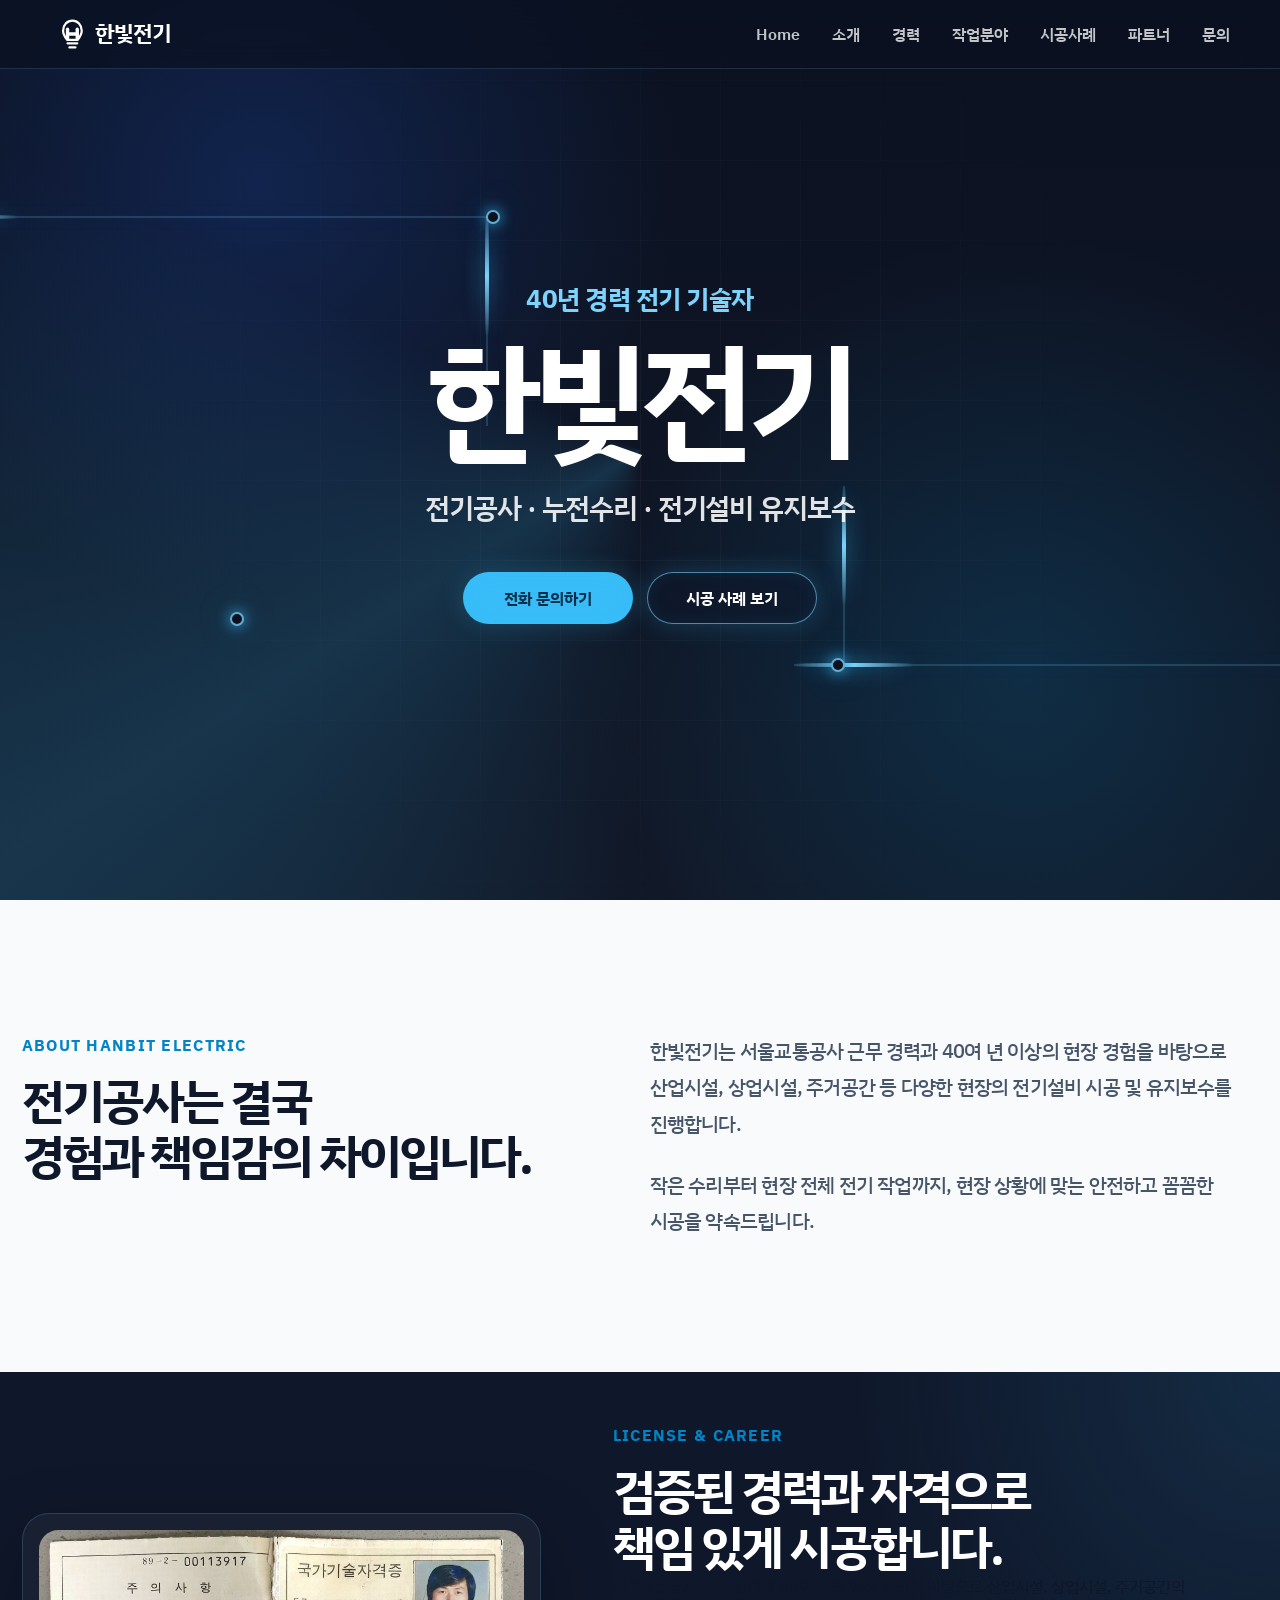
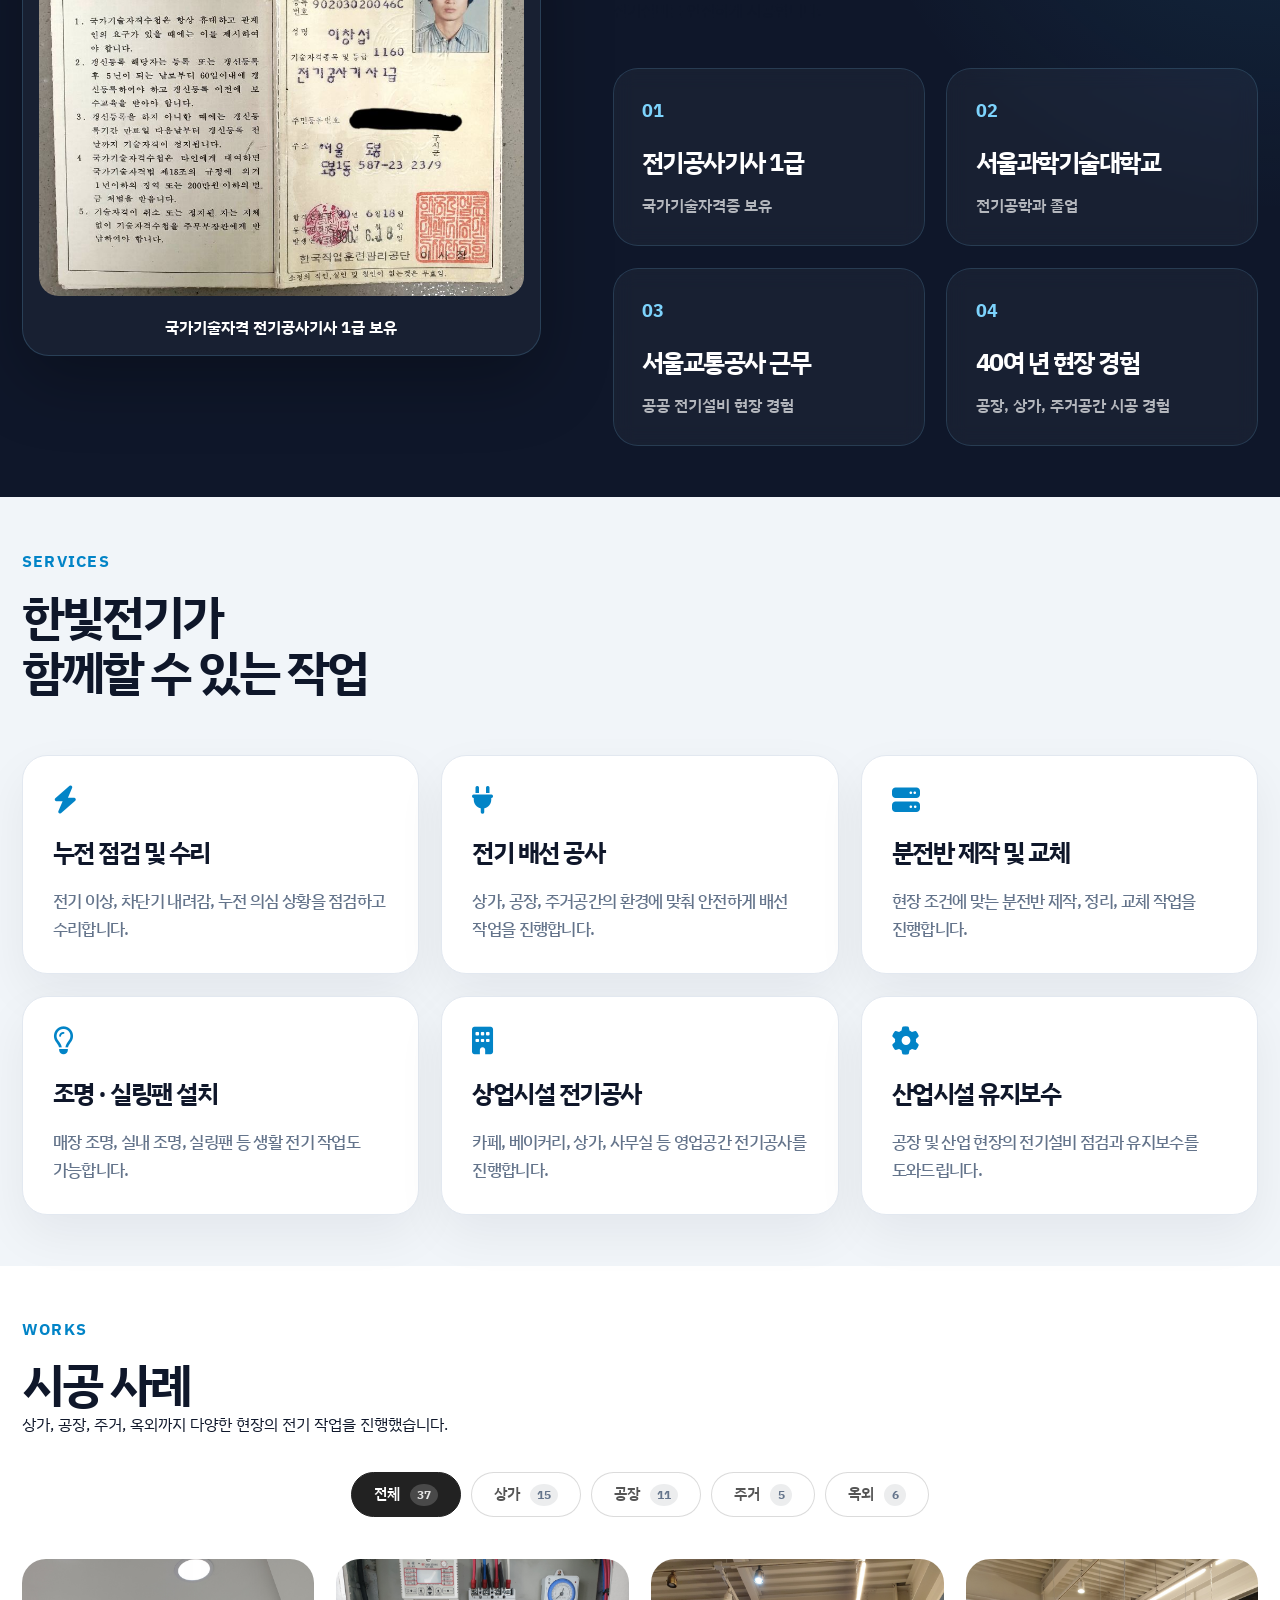
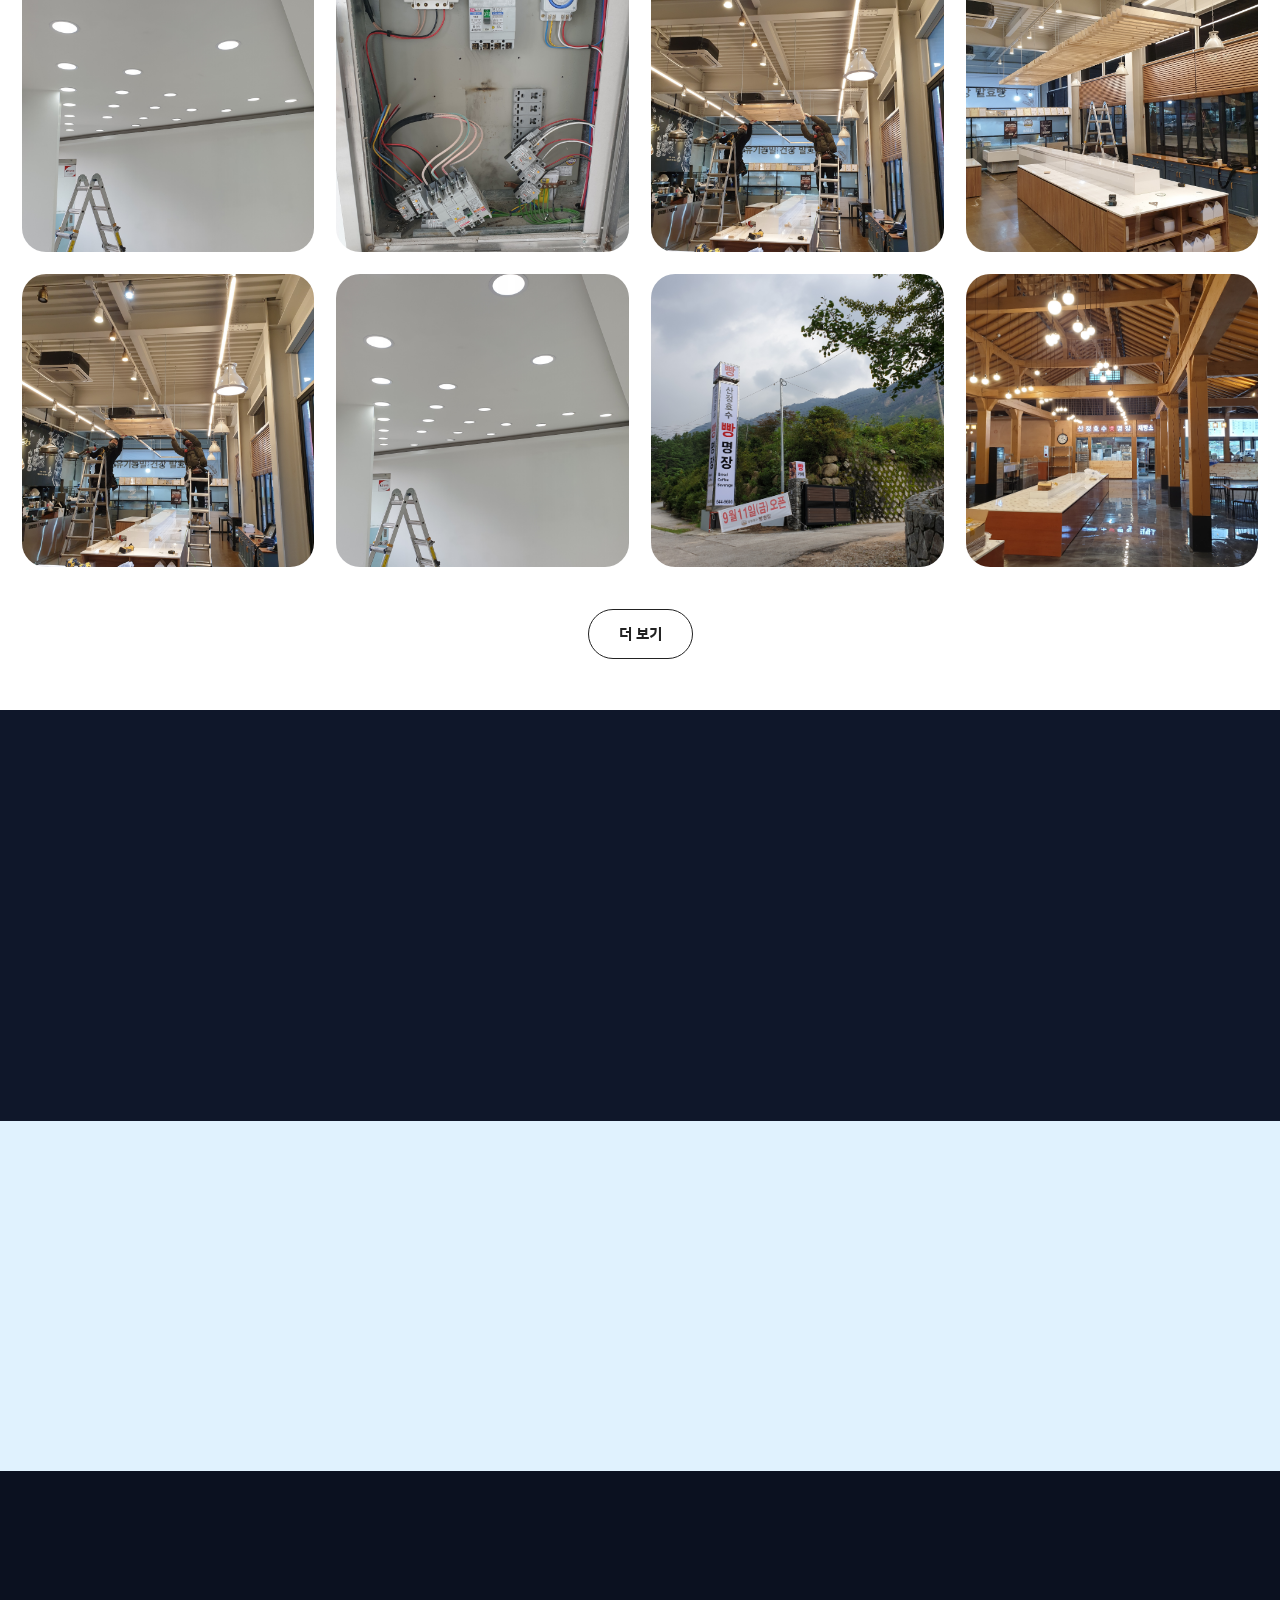
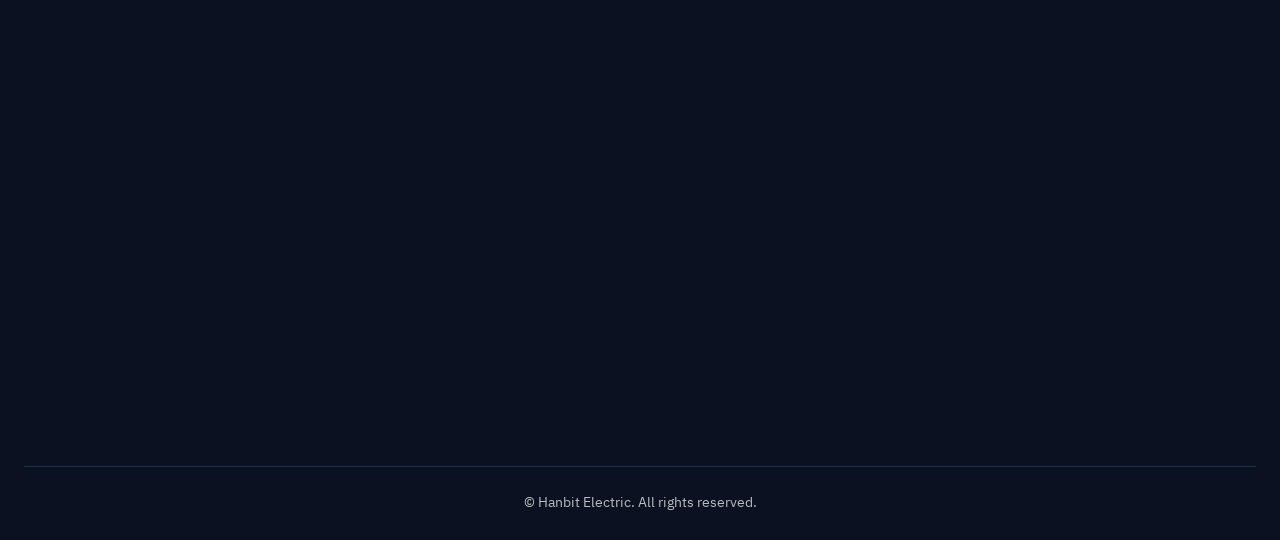
==== commit 4d6ccfbe: "[한빛전기] 스크롤디자인 + works 카운터 추가" ====
--- a/index.html
+++ b/index.html
@@ -93,8 +93,8 @@
     <!-- About -->
     <section id="about" class="about">
       <div class="inner about__inner">
-        <div class="about__content">
-          <div class="section-heading">
+        <div class="about__content reveal">
+          <div class="section-heading reveal">
             <p class="section-heading__eyebrow">About Hanbit Electric</p>
             <h2 class="section-heading__title">전기공사는 결국<br>경험과 책임감의 차이입니다.</h2>
           </div>
@@ -105,7 +105,7 @@
               산업시설, 상업시설, 주거공간 등 다양한 현장의 전기설비 시공 및 유지보수를 진행합니다.
             </p>
             <p>
-              누전수리, 전기배선, 분전반 제작, 조명 설치까지 현장 상황에 맞는 안전하고 꼼꼼한 시공을 약속드립니다.
+              작은 수리부터 현장 전체 전기 작업까지, 현장 상황에 맞는 안전하고 꼼꼼한 시공을 약속드립니다.
             </p>
           </div>
         </div>
@@ -116,16 +116,16 @@
     <section id="career" class="career">
       <div class="inner career__inner">
         <div class="career__wrap">
-          <div class="career__license">
+          <div class="career__license reveal">
             <img src="./images/license.jpg" alt="한빛전기 전기공사기사 1급 자격증">
             <p>국가기술자격 전기공사기사 1급 보유</p>
           </div>
 
-          <div class="career__content">
-            <div class="section-heading">
+          <div class="career__content reveal">
+            <div class="section-heading reveal">
               <p class="section-heading__eyebrow">License & Career</p>
               <h2 class="section-heading__title">검증된 경력과 자격으로<br>책임 있게 시공합니다.</h2>
-              <p class="section-heading__desc">
+              <p class="section-heading reveal__desc">
                 서울교통공사 근무 경력과 40여 년의 현장 경험을 바탕으로
                 산업시설, 상업시설, 주거공간의 전기설비를 안전하게 시공합니다.
               </p>
@@ -173,12 +173,12 @@
     <section id="service" class="service">
       <div class="inner service__inner">
         <div class="service__content">
-          <div class="section-heading">
+          <div class="section-heading reveal">
             <p class="section-heading__eyebrow">Services</p>
             <h2 class="section-heading__title">한빛전기가<br>함께할 수 있는 작업</h2>
           </div>
 
-          <ul class="service__grid">
+          <ul class="service__grid reveal">
             <li class="service__item">
               <article class="service__card">
                 <span class="service__icon" aria-hidden="true"><i class="fa-solid fa-bolt"></i></span>
@@ -235,21 +235,21 @@
     <section id="works" class="works">
       <div class="inner works__inner">
         <div class="works__content">
-          <div class="section-heading">
+          <div class="section-heading reveal">
             <p class="section-heading__eyebrow">WORKS</p>
             <h2 class="section-heading__title">시공 사례</h2>
-            <p class="section-heading__desc">상가, 공장, 주거, 옥외까지 다양한 현장의 전기 작업을 진행했습니다.</p>
-          </div>
-
-          <div class="works__tabs" role="tablist" aria-label="시공 사례 분류">
-            <button type="button" class="works__tab is-active" data-filter="all">전체</button>
-            <button type="button" class="works__tab" data-filter="store">상가</button>
-            <button type="button" class="works__tab" data-filter="factory">공장</button>
-            <button type="button" class="works__tab" data-filter="home">주거</button>
-            <button type="button" class="works__tab" data-filter="outdoor">옥외</button>
-          </div>
-
-          <ul class="works__grid">
+            <p class="section-heading reveal__desc">상가, 공장, 주거, 옥외까지 다양한 현장의 전기 작업을 진행했습니다.</p>
+          </div>
+
+          <div class="works__tabs reveal" aria-label="시공 사례 분류">
+            <button type="button" class="works__tab is-active" data-filter="all">전체 <span class="works__tab-count"></span></button>
+            <button type="button" class="works__tab" data-filter="store">상가 <span class="works__tab-count"></span></button>
+            <button type="button" class="works__tab" data-filter="factory">공장 <span class="works__tab-count"></span></button>
+            <button type="button" class="works__tab" data-filter="home">주거 <span class="works__tab-count"></span></button>
+            <button type="button" class="works__tab" data-filter="outdoor">옥외 <span class="works__tab-count"></span></button>
+          </div>
+
+          <ul class="works__grid reveal">
             <li class="works__item" data-category="store">
               <button type="button" class="works__card" data-title="상가 전기 시공" data-desc="조명 및 전기 배선 작업" data-image="./images/projects/store001.jpg">
                 <span class="works__thumb"><img src="./images/projects/store001.jpg" alt="상가 전기 시공 현장 사진"></span>
@@ -501,13 +501,13 @@
     <!-- Partner -->
     <section id="partner" class="partner">
       <div class="inner partner__inner">
-        <div class="partner__content">
-          <div class="section-heading">
+        <div class="partner__content reveal">
+          <div class="section-heading reveal">
             <p class="section-heading__eyebrow">Partner</p>
             <h2 class="section-heading__title">인테리어 시공도<br>함께 상담 가능합니다.</h2>
-            <p class="section-heading__desc">
+            <p class="section-heading reveal__desc">
               전기공사 외에도 인테리어 시공이 필요한 경우,<br>
-              오랜 기간 함께 협업 중인 인테리어 전문 업체를 연결해 드릴 수 있습니다.
+              오랜 기간 협업 중인 인테리어 업체와 함께 현장 상황에 맞춰 상담을 도와드립니다.
             </p>
           </div>
           <div class="partner__card">
@@ -521,11 +521,11 @@
     <!-- Contact -->
     <section id="contact" class="contact">
       <div class="inner contact__inner">
-        <div class="contact__content">
-          <div class="section-heading">
+        <div class="contact__content reveal">
+          <div class="section-heading reveal">
             <p class="section-heading__eyebrow">Contact</p>
             <h2 class="section-heading__title">전기공사 문의는 전화로 편하게 연락 주세요.</h2>
-            <p class="section-heading__desc">상담 가능 시간: 06:00 ~ 21:00 / 평일·주말 상담 가능</p>
+            <p class="section-heading reveal__desc">상담 가능 시간: 06:00 ~ 21:00 / 평일·주말 상담 가능</p>
           </div>
           <div class="contact__action">
             <a href="tel:01052481468" class="contact__button">전화 문의하기</a>
@@ -538,7 +538,7 @@
   <!-- Footer -->
   <footer class="footer">
     <div class="inner footer__inner">
-      <div class="footer__top">
+      <div class="footer__top reveal">
         <div class="footer__brand">
           <strong>한빛전기</strong>
           <p>전기공사 · 누전수리 · 전기설비 유지보수</p>
@@ -566,7 +566,7 @@
         </div>
       </div>
 
-      <div class="footer__note">
+      <div class="footer__note reveal">
         <strong>딸의 기록</strong>
         <p>
           아버지는 오랜 시간 전기 기술자로 일해오셨지만, 정작 현장 사진은 많이 남아 있지 않았습니다.
--- a/css/style.css
+++ b/css/style.css
@@ -145,15 +145,6 @@
   transform: scaleX(0);
   transform-origin: right;
   transition: transform .25s ease;
-}
-
-.header__nav a:hover {
-  color: #fff;
-}
-
-.header__nav a:hover::after {
-  transform: scaleX(1);
-  transform-origin: left;
 }
 
 .header__menu-button {
@@ -603,6 +594,27 @@
   color: #fff;
 }
 
+.works__tab-count {
+  display: inline-flex;
+  align-items: center;
+  justify-content: center;
+  min-width: 22px;
+  height: 22px;
+  margin-left: 6px;
+  padding: 0 7px;
+  border-radius: 100%;
+  background: rgba(15, 23, 42, .08);
+  color: #64748b;
+  font-size: 12px;
+  font-weight: 800;
+  line-height: 1;
+}
+
+.works__tab.is-active .works__tab-count {
+  background: rgba(255, 255, 255, .18);
+  color: rgba(255, 255, 255, .86);
+}
+
 .works__grid {
   display: grid;
   grid-template-columns: repeat(4, 1fr);
@@ -628,6 +640,7 @@
   background: #ddd;
   aspect-ratio: 1 / 1;
   cursor: pointer;
+  transition: transform .25s ease;
 }
 
 .works__thumb {
@@ -676,14 +689,6 @@
   margin-top: 18px;
   font-size: 14px;
   font-weight: 700;
-}
-
-.works__card:hover .works__thumb img {
-  transform: scale(1.08);
-}
-
-.works__card:hover .works__overlay {
-  opacity: 1;
 }
 
 .works__more {
@@ -1000,6 +1005,98 @@
   border-top: 1px solid rgba(125, 211, 252, .16);
   font-size: 14px;
   text-align: center;
+}
+
+/* Hover */
+.header__nav a:hover {
+  color: #fff;
+}
+
+.header__nav a:hover::after {
+  transform: scaleX(1);
+  transform-origin: left;
+}
+
+.hero__button,
+.works__tab,
+.works__more,
+.contact__button {
+  transition: transform .25s ease, background .25s ease, color .25s ease, border-color .25s ease, box-shadow .25s ease;
+}
+
+.hero__button:hover,
+.works__more:hover,
+.contact__button:hover {
+  transform: translateY(-3px);
+}
+
+.hero__button--primary:hover {
+  background: #7dd3fc;
+  box-shadow: 0 14px 34px rgba(56, 189, 248, .28);
+}
+
+.hero__button--secondary:hover {
+  border-color: #7dd3fc;
+  background: rgba(56, 189, 248, .16);
+}
+
+.works__tab:not(.is-active):hover {
+  border-color: #222;
+  color: #222;
+}
+
+.works__more:hover {
+  background: #222;
+  color: #fff;
+}
+
+.works__card:hover {
+  transform: translateY(-8px);
+}
+
+.works__card:hover .works__thumb img {
+  transform: scale(1.08);
+}
+
+.works__overlay {
+  transform: translateY(8px);
+  transition: opacity .25s ease, transform .25s ease;
+}
+
+.works__card:hover .works__overlay {
+  opacity: 1;
+  transform: translateY(0);
+}
+
+.contact__button:hover {
+  background: #0284c7;
+  box-shadow: 0 16px 36px rgba(2, 132, 199, .24);
+}
+
+a:focus-visible,
+button:focus-visible {
+  outline: 3px solid rgba(56, 189, 248, .8);
+  outline-offset: 4px;
+}
+
+/* Scroll Reveal */
+.reveal {
+  opacity: 0;
+  transform: translateY(28px);
+  transition: opacity 0.7s ease, transform 0.7s ease;
+}
+
+.reveal.is-visible {
+  opacity: 1;
+  transform: translateY(0);
+}
+
+@media (prefers-reduced-motion: reduce) {
+  .reveal {
+    opacity: 1;
+    transform: none;
+    transition: none;
+  }
 }
 
 /* Keyframes */
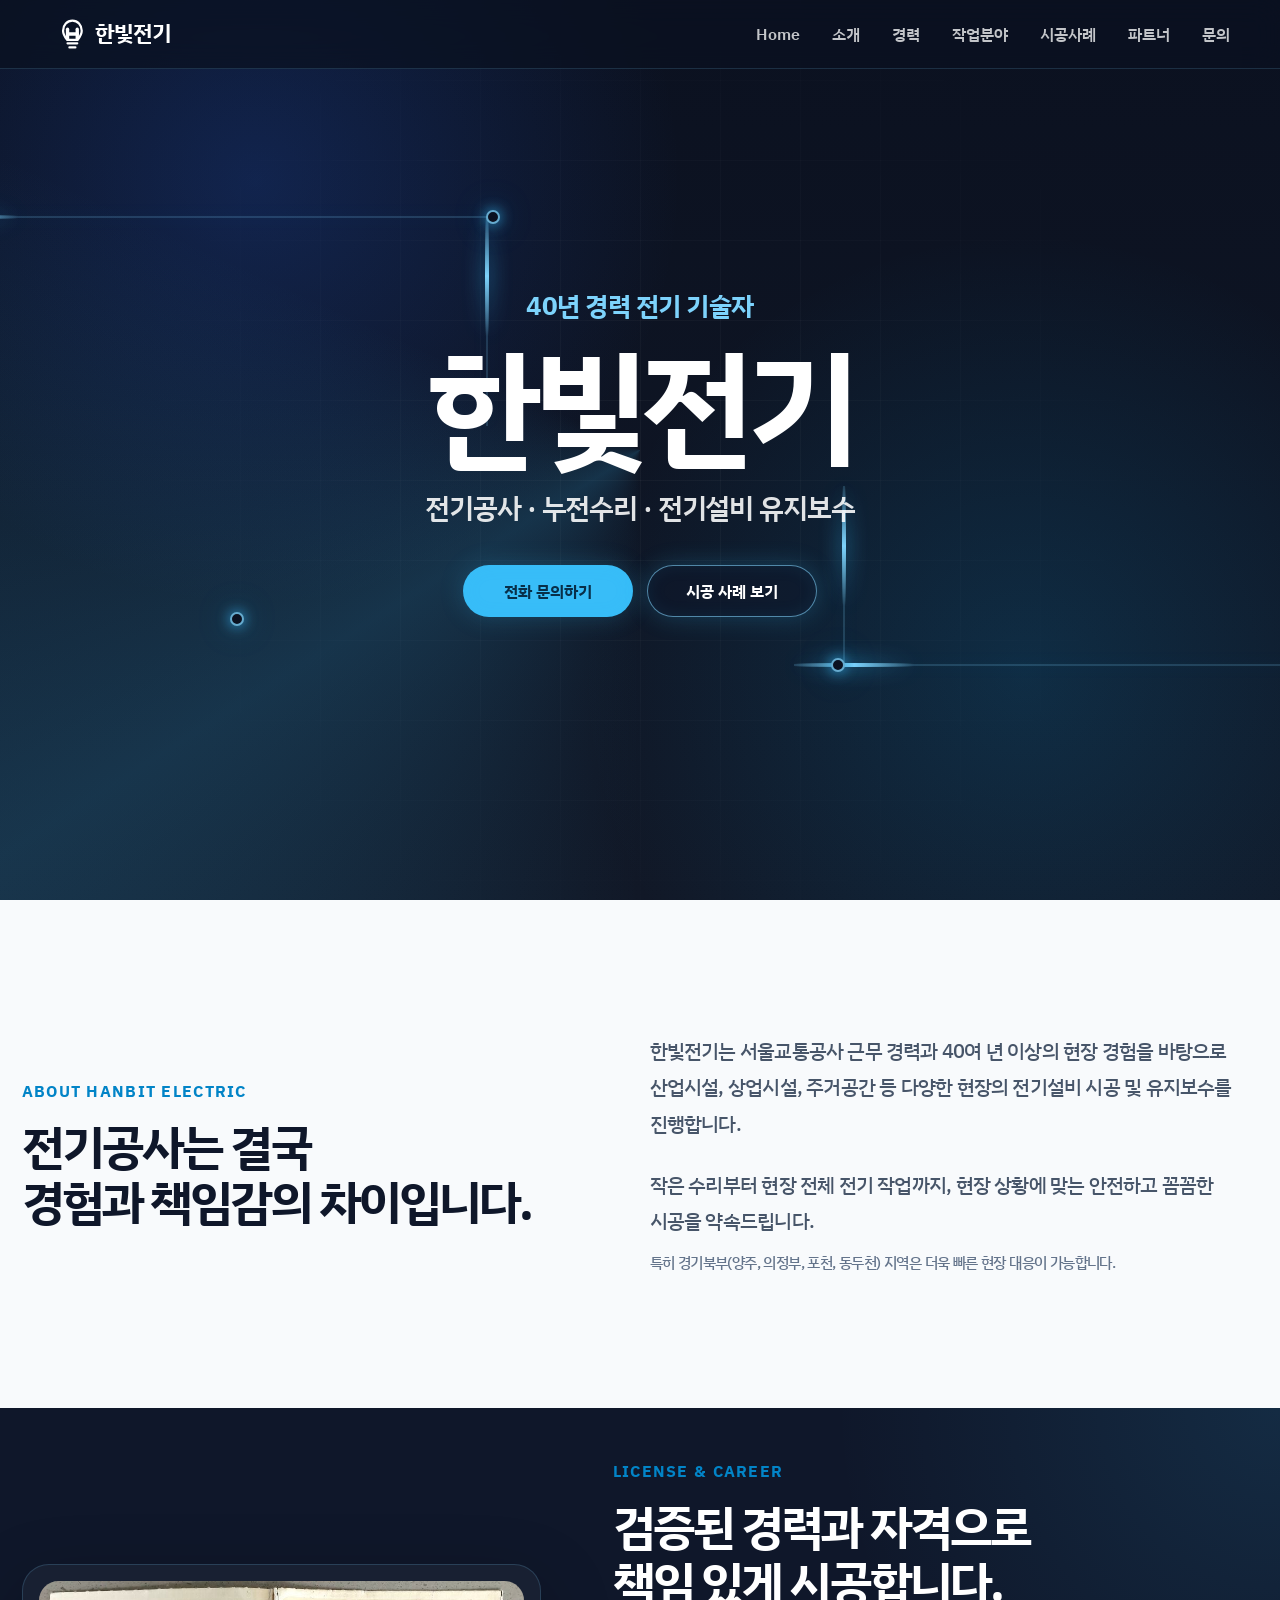
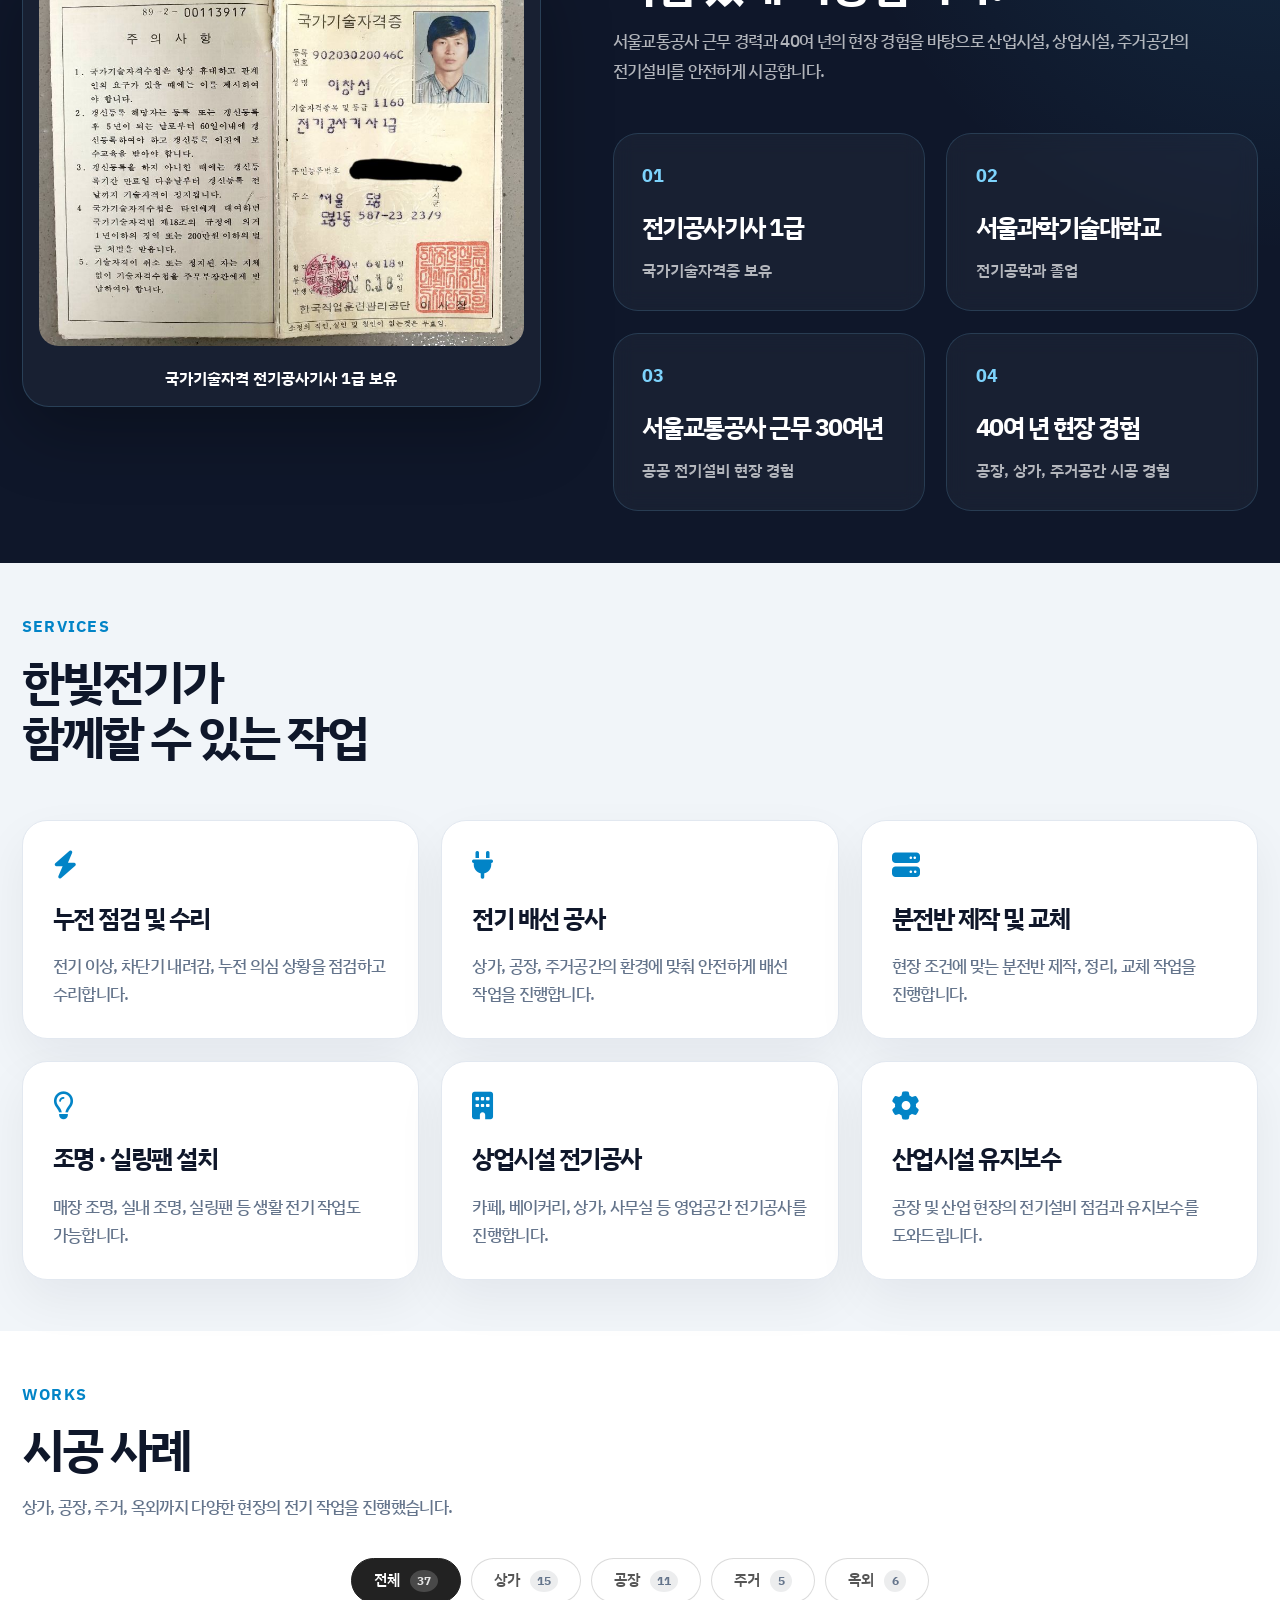
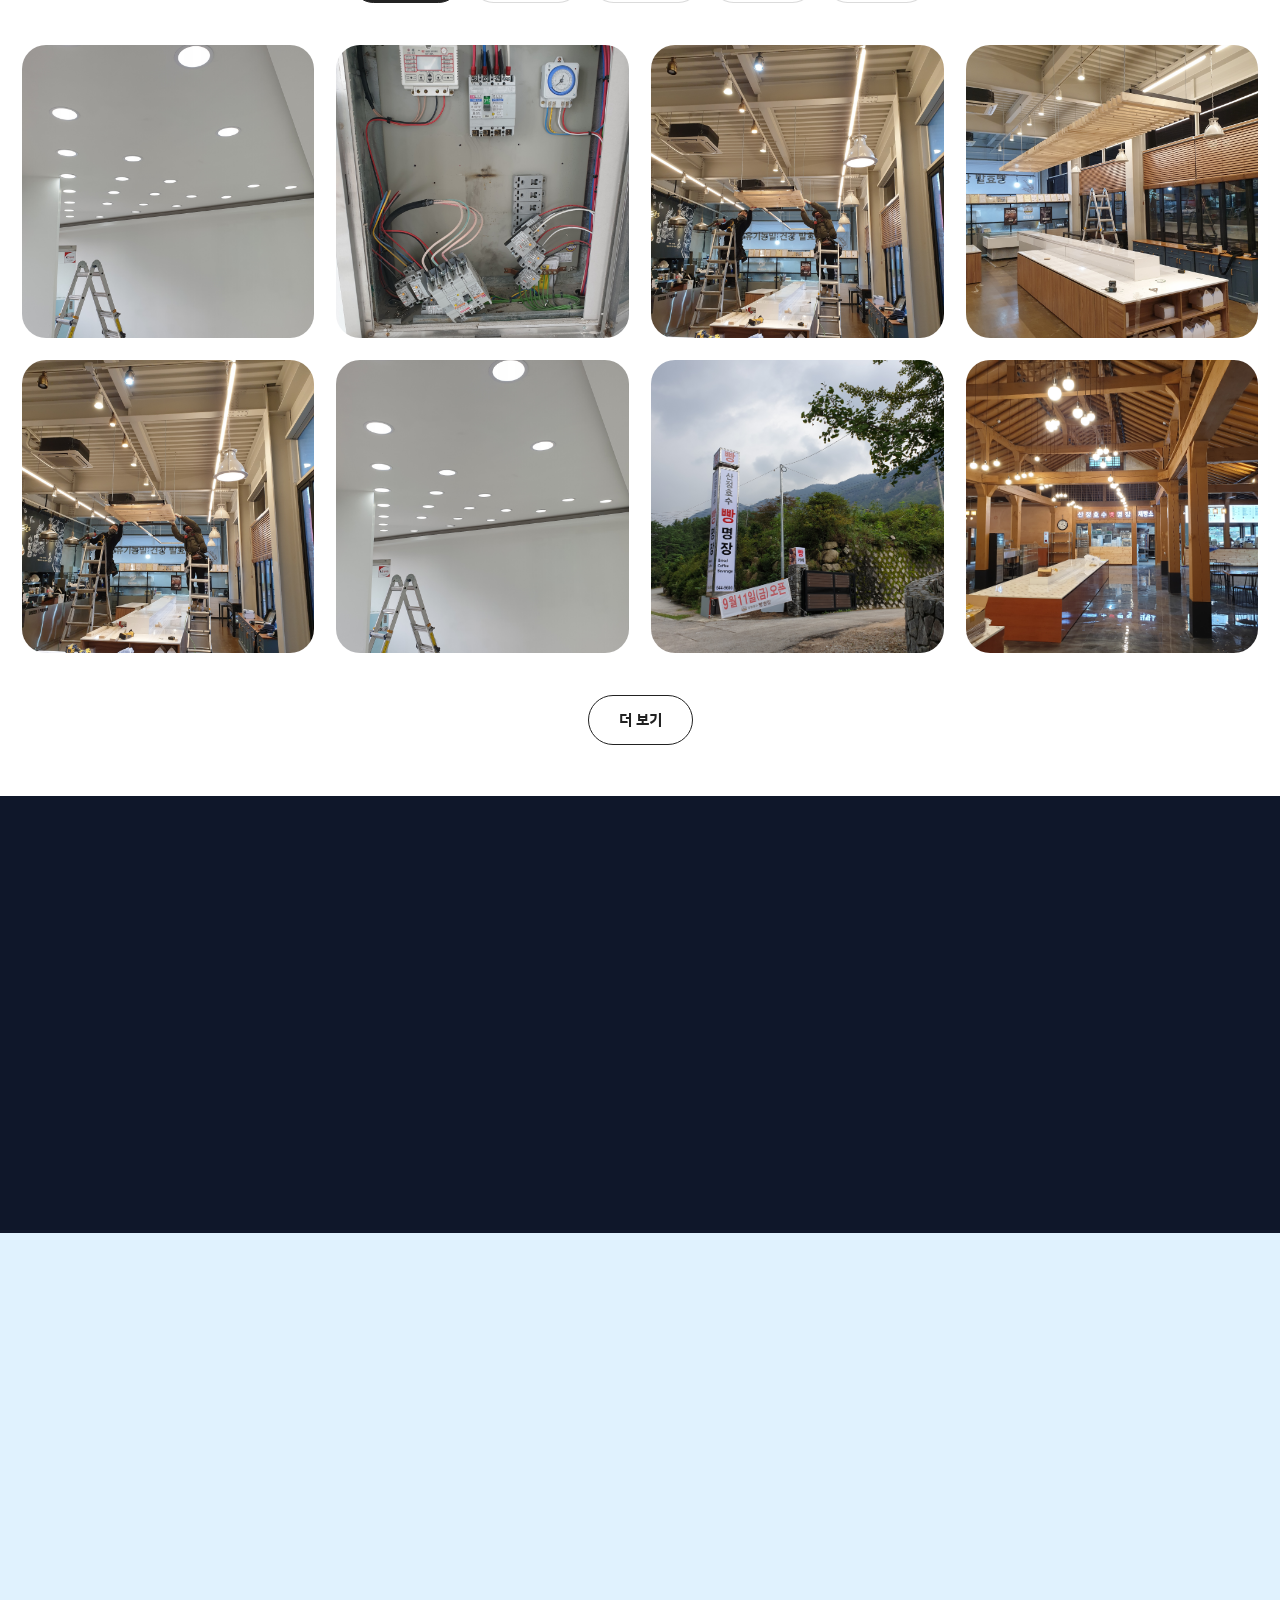
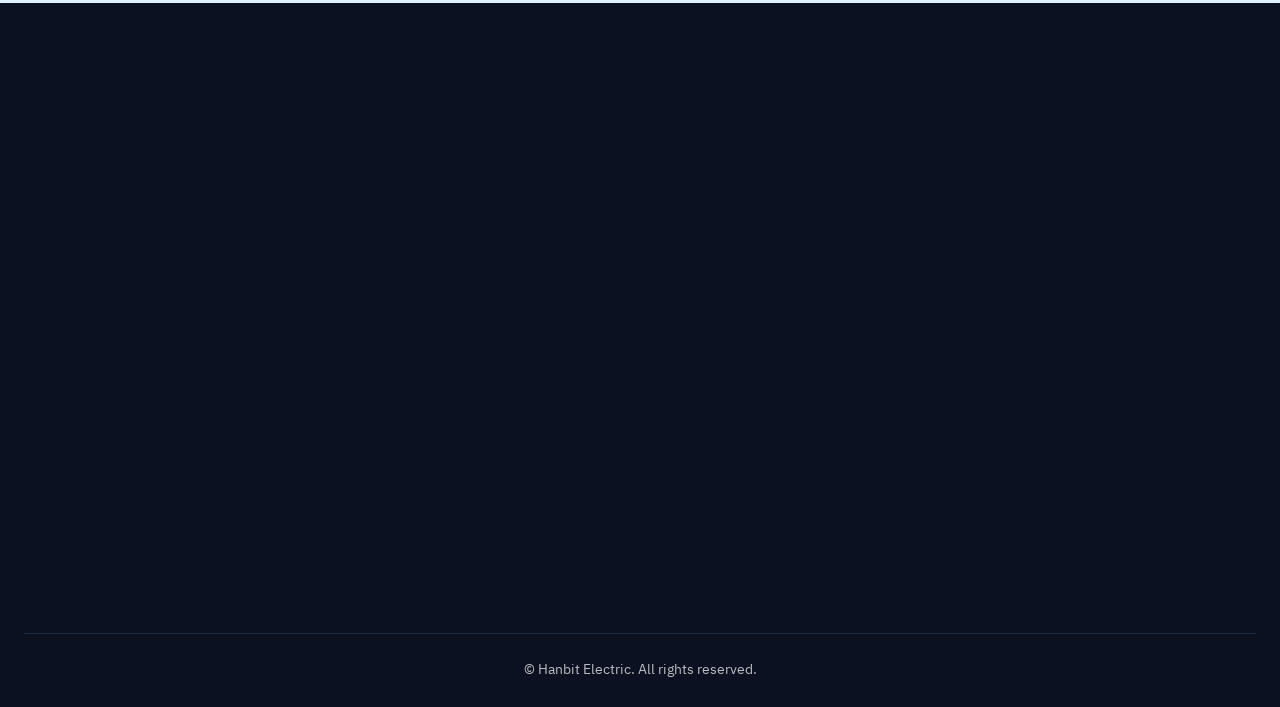
==== commit e2f23c0b: "[한빛전기] 중복소스정리 / SEO 정리" ====
--- a/index.html
+++ b/index.html
@@ -3,13 +3,12 @@
 <head>
 <meta charset="UTF-8">
 <meta name="viewport" content="width=device-width, initial-scale=1.0">
-<title>한빛전기 | 전기공사 · 누전수리 · 전기설비 유지보수</title>
-<meta name="description" content="한빛전기 | 전기공사, 누전수리, 분전반 제작, 조명설치, 산업시설 및 상업시설 전기설비">
-<meta name="keywords" content="한빛전기, 전기공사, 누전수리, 분전반, 전기설비, 조명설치, 실링팬설치">
 <meta name="author" content="한빛전기">
 <link rel="icon" href="./favicon.svg" type="image/svg+xml">
 
 <!-- SEO -->
+<title>한빛전기 | 양주 전기공사 · 누전수리 · 전기설비 유지보수</title>
+<meta name="description" content="양주 전기공사, 누전수리, 분전반 제작, 조명설치, 상가·공장·주택 전기설비 유지보수. 40년 경력의 한빛전기가 안전하고 꼼꼼하게 시공합니다."><meta name="keywords" content="한빛전기, 양주 전기공사, 양주 누전수리, 양주 전기업체, 의정부 전기공사, 동두천 전기공사, 포천 전기공사, 전기공사, 누전수리, 전기설비 유지보수, 분전반 제작, 조명설치, 실링팬 설치">
 <meta property="og:title" content="한빛전기">
 <meta property="og:description" content="전기공사 · 누전수리 · 전기설비 유지보수">
 <meta property="og:image" content="./images/og.jpg">
@@ -80,8 +79,9 @@
 
       <div class="hero__content">
         <p class="hero__eyebrow">40년 경력 전기 기술자</p>
-        <h1 class="hero__title">한빛전기</h1>
-        <p class="hero__text">전기공사 · 누전수리 · 전기설비 유지보수</p>
+        <h1 class="hero__title">한빛전기
+          <span class="hero__text">전기공사 · 누전수리 · 전기설비 유지보수</span>
+        </h1>
 
         <div class="hero__button-wrap">
           <a href="tel:01052481468" class="hero__button hero__button--primary">전화 문의하기</a>
@@ -94,7 +94,7 @@
     <section id="about" class="about">
       <div class="inner about__inner">
         <div class="about__content reveal">
-          <div class="section-heading reveal">
+          <div class="section-heading">
             <p class="section-heading__eyebrow">About Hanbit Electric</p>
             <h2 class="section-heading__title">전기공사는 결국<br>경험과 책임감의 차이입니다.</h2>
           </div>
@@ -107,6 +107,9 @@
             <p>
               작은 수리부터 현장 전체 전기 작업까지, 현장 상황에 맞는 안전하고 꼼꼼한 시공을 약속드립니다.
             </p>
+            <p class="section-heading__disclaimer">
+              특히 경기북부(양주, 의정부, 포천, 동두천) 지역은 더욱 빠른 현장 대응이 가능합니다.
+            </p>
           </div>
         </div>
       </div>
@@ -122,10 +125,10 @@
           </div>
 
           <div class="career__content reveal">
-            <div class="section-heading reveal">
+            <div class="section-heading">
               <p class="section-heading__eyebrow">License & Career</p>
               <h2 class="section-heading__title">검증된 경력과 자격으로<br>책임 있게 시공합니다.</h2>
-              <p class="section-heading reveal__desc">
+              <p class="section-heading__desc">
                 서울교통공사 근무 경력과 40여 년의 현장 경험을 바탕으로
                 산업시설, 상업시설, 주거공간의 전기설비를 안전하게 시공합니다.
               </p>
@@ -151,7 +154,7 @@
               <li class="career__item">
                 <article class="career__card">
                   <span class="career__number">03</span>
-                  <h3>서울교통공사 근무</h3>
+                  <h3>서울교통공사 근무 30여년</h3>
                   <p>공공 전기설비 현장 경험</p>
                 </article>
               </li>
@@ -238,7 +241,7 @@
           <div class="section-heading reveal">
             <p class="section-heading__eyebrow">WORKS</p>
             <h2 class="section-heading__title">시공 사례</h2>
-            <p class="section-heading reveal__desc">상가, 공장, 주거, 옥외까지 다양한 현장의 전기 작업을 진행했습니다.</p>
+            <p class="section-heading__desc">상가, 공장, 주거, 옥외까지 다양한 현장의 전기 작업을 진행했습니다.</p>
           </div>
 
           <div class="works__tabs reveal" aria-label="시공 사례 분류">
@@ -502,10 +505,10 @@
     <section id="partner" class="partner">
       <div class="inner partner__inner">
         <div class="partner__content reveal">
-          <div class="section-heading reveal">
+          <div class="section-heading">
             <p class="section-heading__eyebrow">Partner</p>
             <h2 class="section-heading__title">인테리어 시공도<br>함께 상담 가능합니다.</h2>
-            <p class="section-heading reveal__desc">
+            <p class="section-heading__desc">
               전기공사 외에도 인테리어 시공이 필요한 경우,<br>
               오랜 기간 협업 중인 인테리어 업체와 함께 현장 상황에 맞춰 상담을 도와드립니다.
             </p>
@@ -522,10 +525,10 @@
     <section id="contact" class="contact">
       <div class="inner contact__inner">
         <div class="contact__content reveal">
-          <div class="section-heading reveal">
+          <div class="section-heading">
             <p class="section-heading__eyebrow">Contact</p>
             <h2 class="section-heading__title">전기공사 문의는 전화로 편하게 연락 주세요.</h2>
-            <p class="section-heading reveal__desc">상담 가능 시간: 06:00 ~ 21:00 / 평일·주말 상담 가능</p>
+            <p class="section-heading__desc">상담 가능 시간: 06:00 ~ 21:00 / 평일·주말 상담 가능</p>
           </div>
           <div class="contact__action">
             <a href="tel:01052481468" class="contact__button">전화 문의하기</a>
@@ -542,6 +545,7 @@
         <div class="footer__brand">
           <strong>한빛전기</strong>
           <p>전기공사 · 누전수리 · 전기설비 유지보수</p>
+          <p class="section-heading__disclaimer">경기북부(양주, 의정부, 포천, 동두천) 지역은 더욱 빠른 현장 대응</p>
         </div>
 
         <div class="footer__info">
@@ -562,6 +566,10 @@
               <dt>상담시간</dt>
               <dd>06:00 ~ 21:00 / 평일·주말 상담 가능</dd>
             </div>
+            <div>
+              <dt>주요 활동 지역</dt>
+              <dd>양주 · 의정부 · 포천 · 동두천 · 서울</dd>
+            </div>
           </dl>
         </div>
       </div>
--- a/css/style.css
+++ b/css/style.css
@@ -224,6 +224,14 @@
   font-weight: 500;
   line-height: 1.7;
   letter-spacing: -.04em;
+}
+
+.inner .section-heading__disclaimer {
+  margin-top: 12px;
+  color: #64748b;
+  font-size: 15px;
+  font-weight: 500;
+  line-height: 1.6;
 }
 
 /* Hero */
@@ -281,6 +289,7 @@
 }
 
 .hero__text {
+  display: block;
   margin: clamp(20px, 1.95vw, 28px) 0 0;
   color: rgba(255, 255, 255, .88);
   font-size: clamp(20px, 2.2vw, 34px);
@@ -423,6 +432,7 @@
 
 .about__content {
   display: grid;
+  align-items: center;
   grid-template-columns: .9fr 1fr;
   gap: clamp(54px, 6.25vw, 90px);
 }
@@ -668,7 +678,8 @@
   color: #fff;
   text-align: left;
   opacity: 0;
-  transition: opacity 0.25s ease;
+  transform: translateY(8px);
+  transition: opacity .25s ease, transform .25s ease;
 }
 
 .works__overlay strong {
@@ -1056,11 +1067,6 @@
 
 .works__card:hover .works__thumb img {
   transform: scale(1.08);
-}
-
-.works__overlay {
-  transform: translateY(8px);
-  transition: opacity .25s ease, transform .25s ease;
 }
 
 .works__card:hover .works__overlay {
@@ -1277,6 +1283,7 @@
     justify-content: flex-end;
     padding: 16px;
     opacity: 1;
+    transform: translateY(0);
     background: linear-gradient(to top, rgba(0, 0, 0, 0.72), transparent);
   }
 
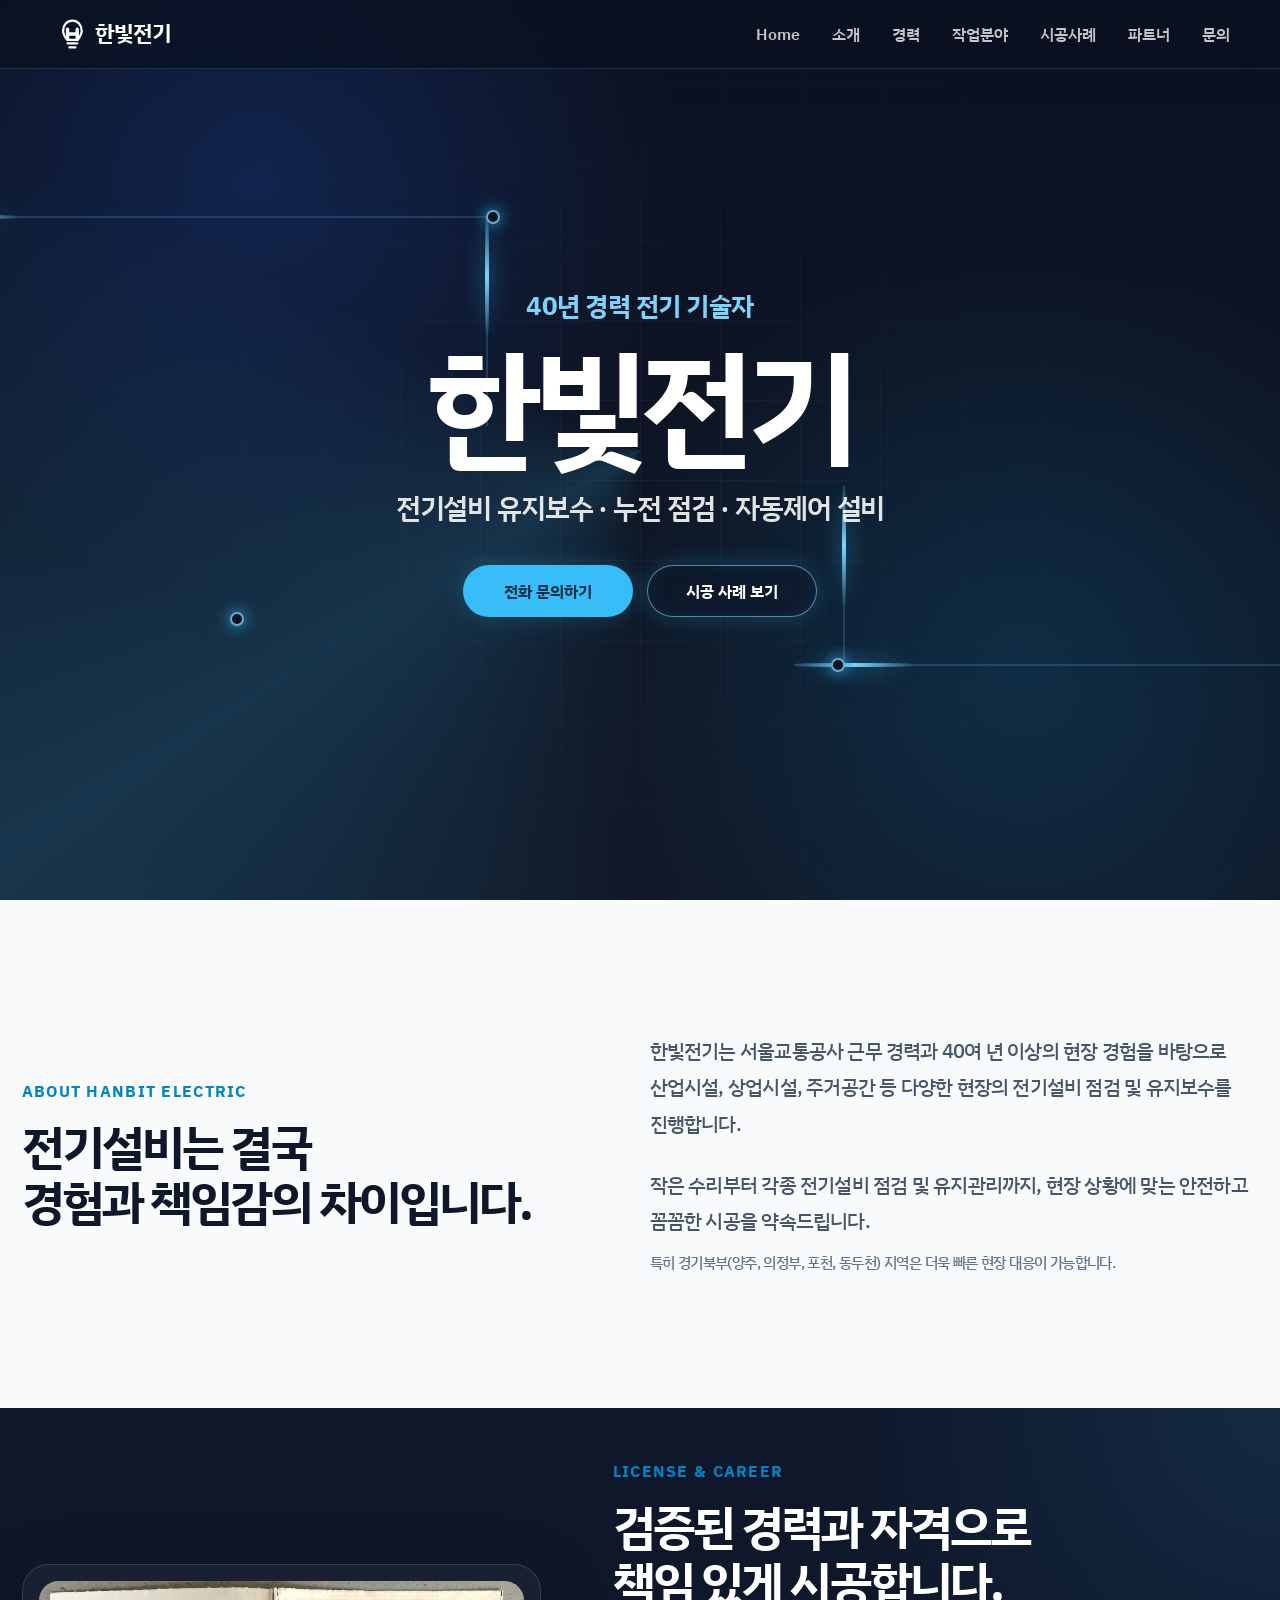
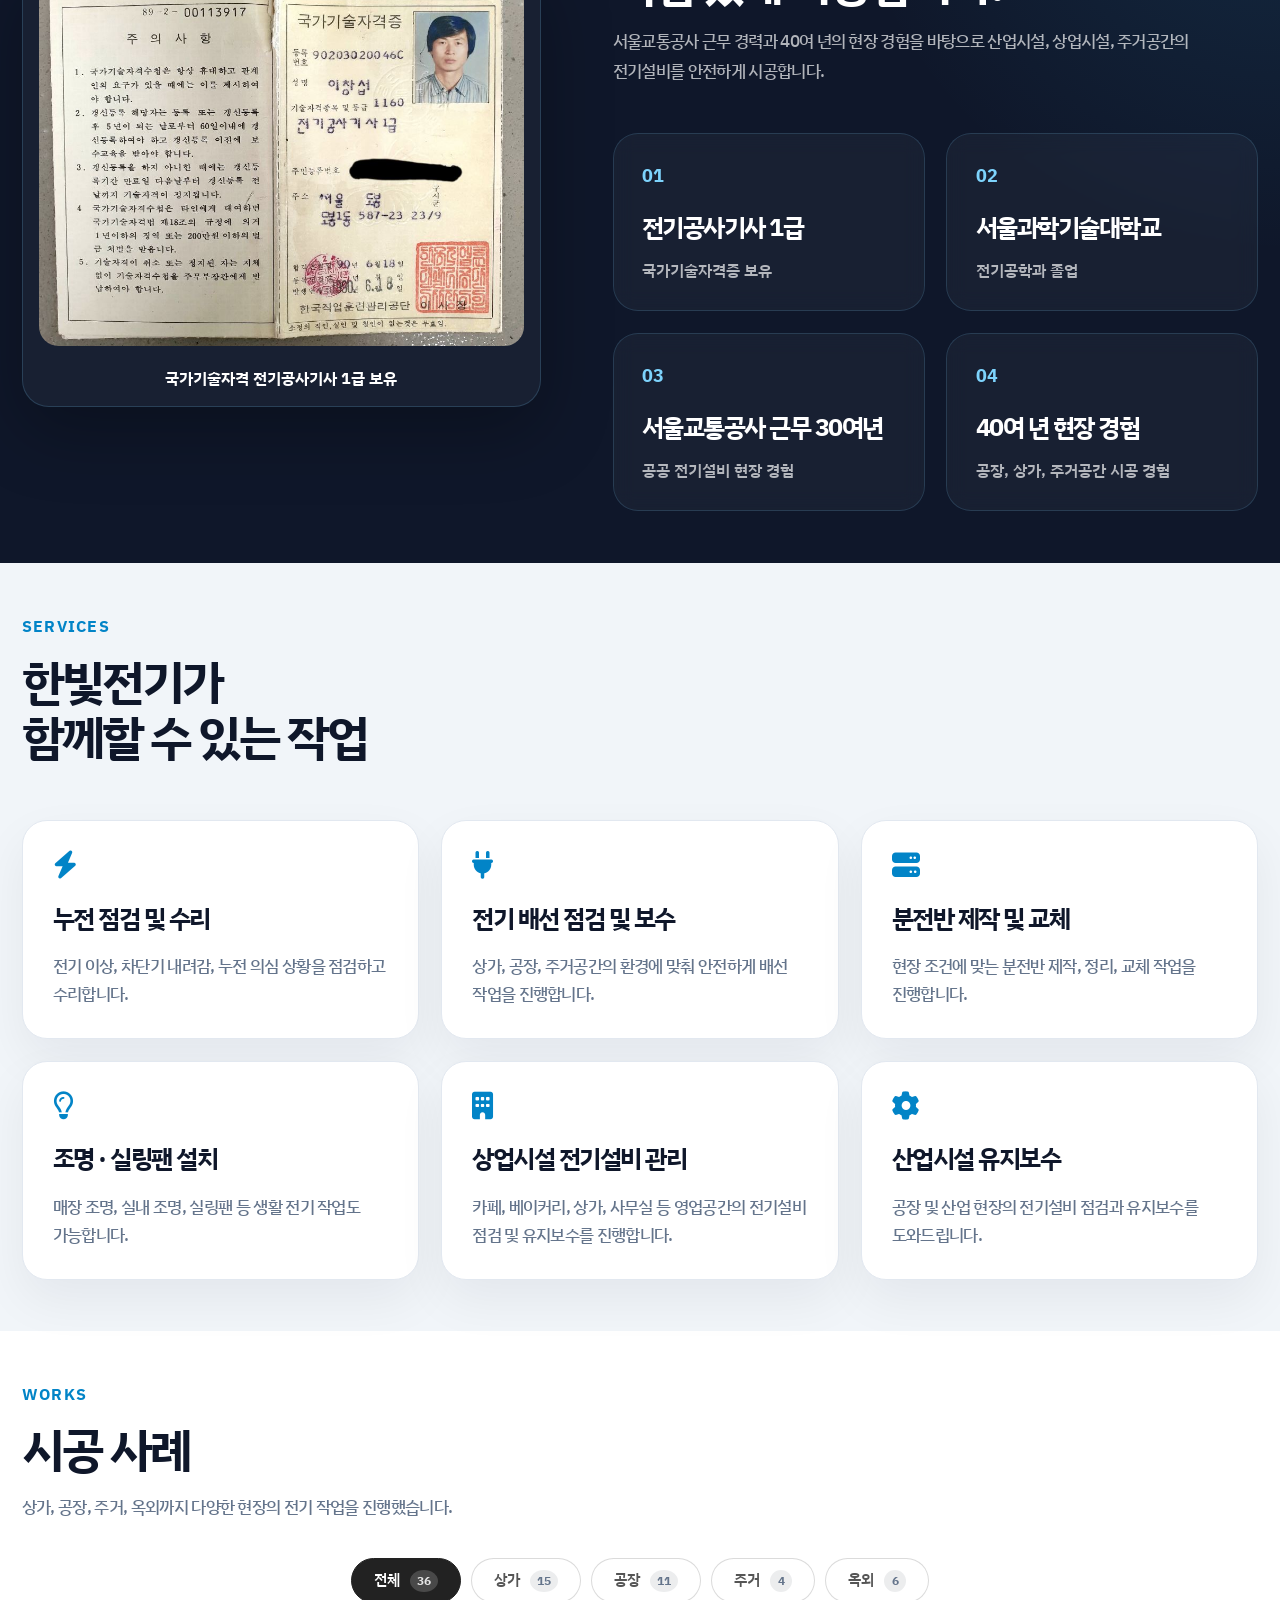
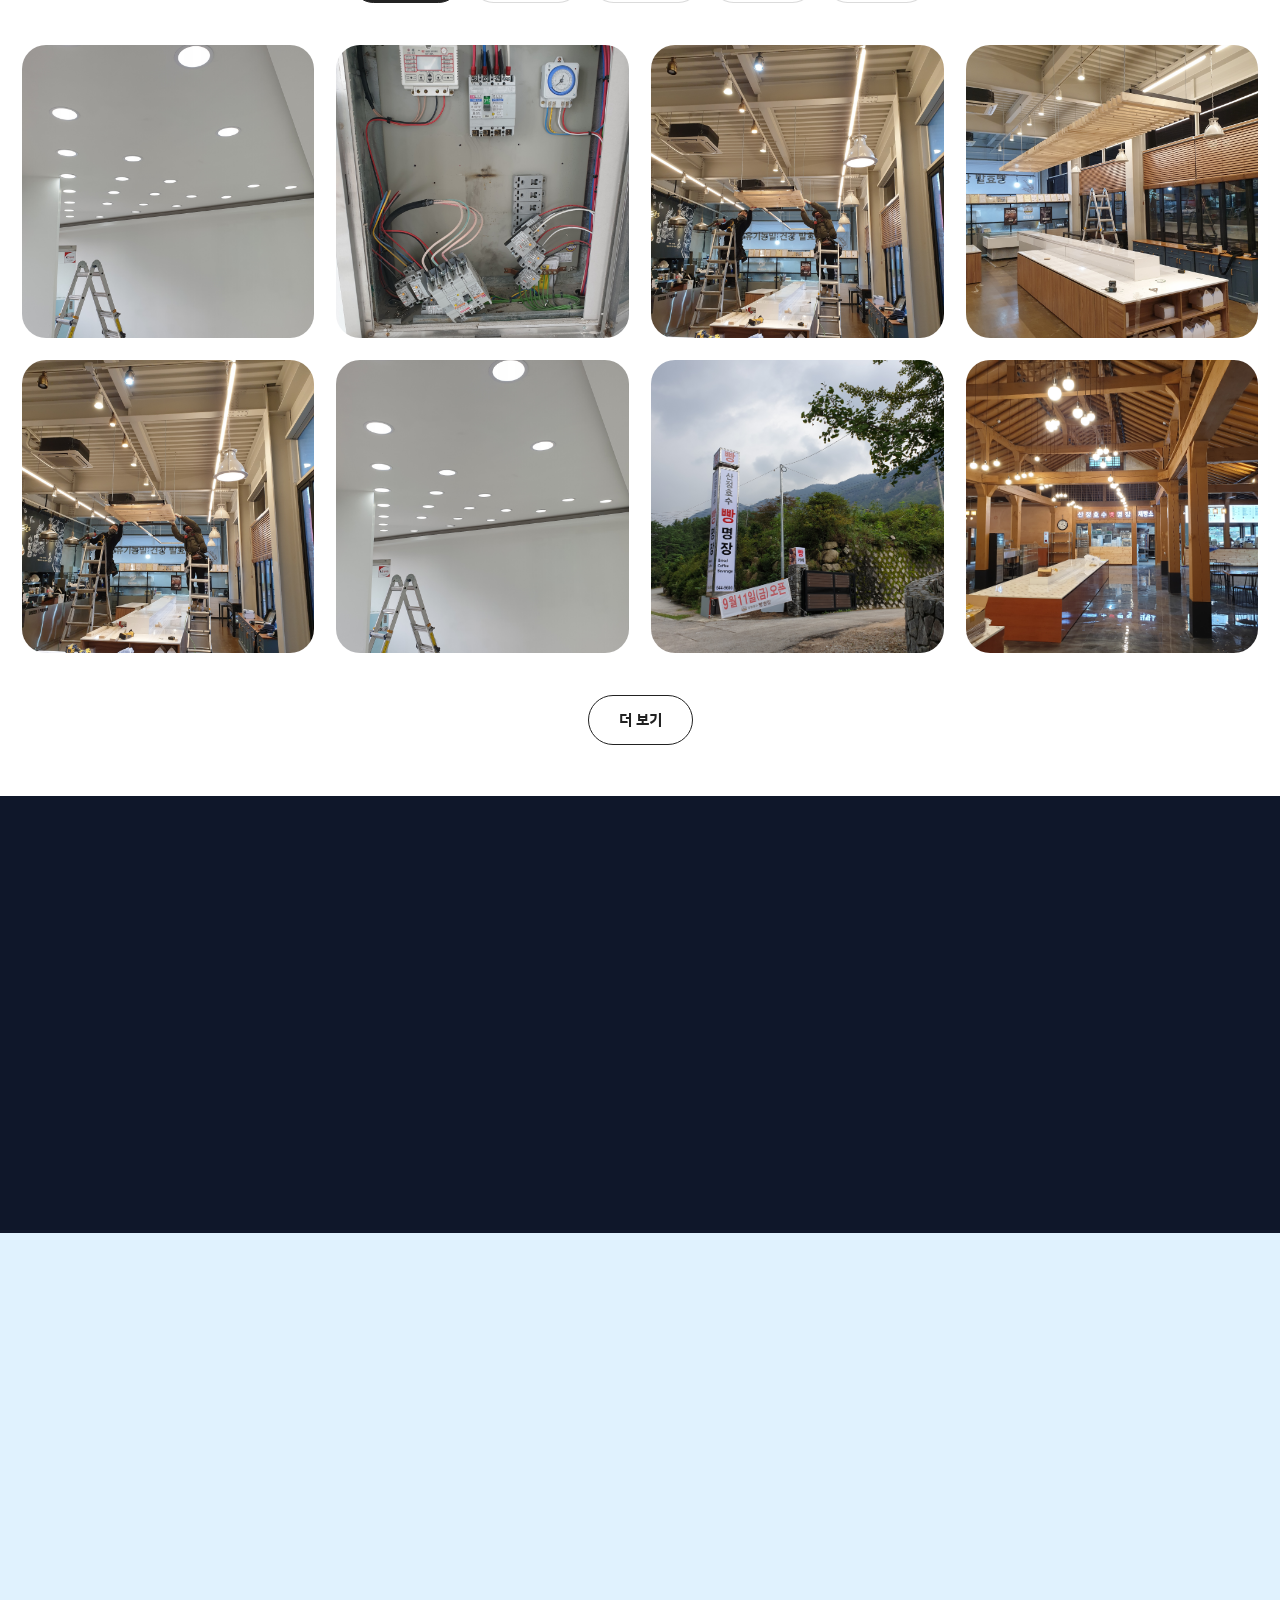
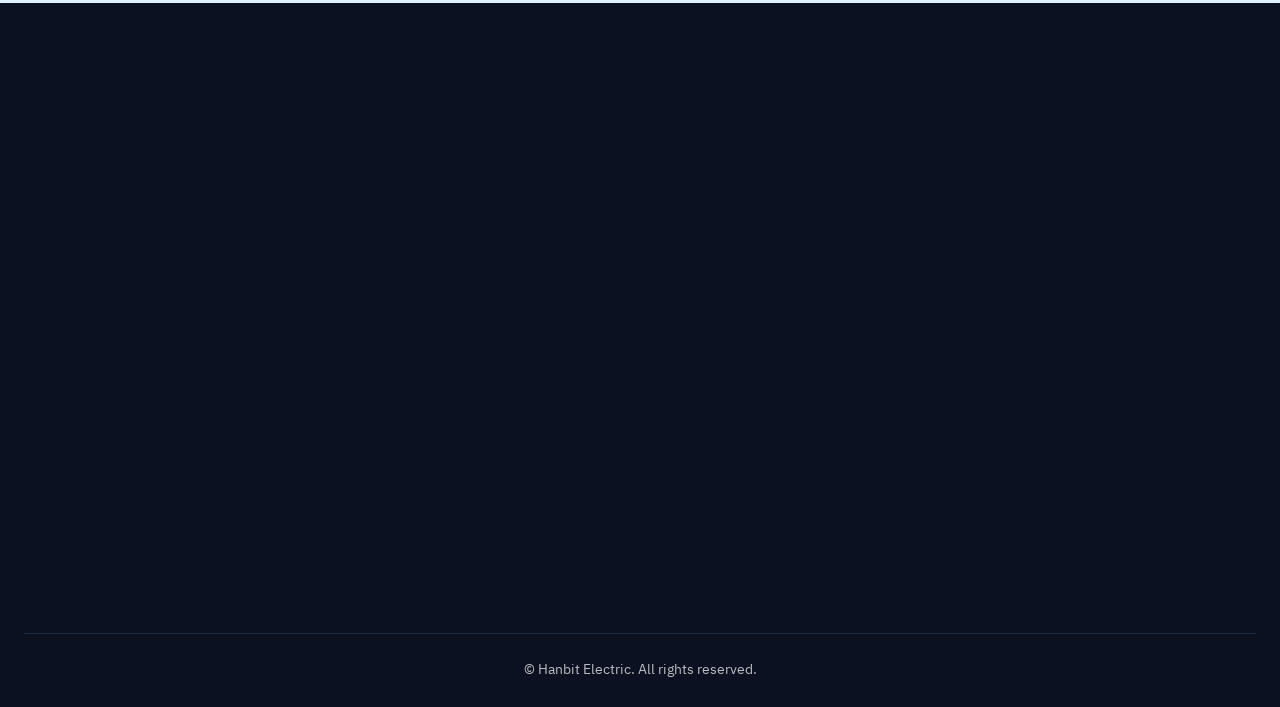
==== commit 7e75a772: "문구 수정" ====
--- a/index.html
+++ b/index.html
@@ -3,14 +3,16 @@
 <head>
 <meta charset="UTF-8">
 <meta name="viewport" content="width=device-width, initial-scale=1.0">
+<!-- <meta name="naver-site-verification" content="e67c6c346690e7067f581355afe168ec14cb3c03" /> -->
 <meta name="author" content="한빛전기">
 <link rel="icon" href="./favicon.svg" type="image/svg+xml">
 
 <!-- SEO -->
-<title>한빛전기 | 양주 전기공사 · 누전수리 · 전기설비 유지보수</title>
-<meta name="description" content="양주 전기공사, 누전수리, 분전반 제작, 조명설치, 상가·공장·주택 전기설비 유지보수. 40년 경력의 한빛전기가 안전하고 꼼꼼하게 시공합니다."><meta name="keywords" content="한빛전기, 양주 전기공사, 양주 누전수리, 양주 전기업체, 의정부 전기공사, 동두천 전기공사, 포천 전기공사, 전기공사, 누전수리, 전기설비 유지보수, 분전반 제작, 조명설치, 실링팬 설치">
+<title>한빛전기 | 양주 전기설비 유지보수 · 누전 점검 · 자동제어 설비</title>
+<meta name="description" content="양주 전기설비 유지보수, 누전 점검, 자동제어 설비. 40년 경력의 한빛전기가 안전하고 꼼꼼하게 시공합니다.">
+<meta name="keywords" content="한빛전기, 양주 전기설비, 양주 누전 점검, 양주 자동제어 설비, 의정부 전기설비, 동두천 전기설비, 포천 전기설비, 전기설비 유지보수, 누전 점검, 자동제어 설비">
 <meta property="og:title" content="한빛전기">
-<meta property="og:description" content="전기공사 · 누전수리 · 전기설비 유지보수">
+<meta property="og:description" content="전기설비 유지보수 · 누전 점검 · 자동제어 설비">
 <meta property="og:image" content="./images/og.jpg">
 <meta property="og:type" content="website">
 
@@ -80,7 +82,7 @@
       <div class="hero__content">
         <p class="hero__eyebrow">40년 경력 전기 기술자</p>
         <h1 class="hero__title">한빛전기
-          <span class="hero__text">전기공사 · 누전수리 · 전기설비 유지보수</span>
+          <span class="hero__text">전기설비 유지보수 · 누전 점검 · 자동제어 설비</span>
         </h1>
 
         <div class="hero__button-wrap">
@@ -96,16 +98,16 @@
         <div class="about__content reveal">
           <div class="section-heading">
             <p class="section-heading__eyebrow">About Hanbit Electric</p>
-            <h2 class="section-heading__title">전기공사는 결국<br>경험과 책임감의 차이입니다.</h2>
+            <h2 class="section-heading__title">전기설비는 결국<br>경험과 책임감의 차이입니다.</h2>
           </div>
 
           <div class="about__text">
             <p>
               한빛전기는 서울교통공사 근무 경력과 40여 년 이상의 현장 경험을 바탕으로
-              산업시설, 상업시설, 주거공간 등 다양한 현장의 전기설비 시공 및 유지보수를 진행합니다.
+              산업시설, 상업시설, 주거공간 등 다양한 현장의 전기설비 점검 및 유지보수를 진행합니다.
             </p>
             <p>
-              작은 수리부터 현장 전체 전기 작업까지, 현장 상황에 맞는 안전하고 꼼꼼한 시공을 약속드립니다.
+              작은 수리부터 각종 전기설비 점검 및 유지관리까지, 현장 상황에 맞는 안전하고 꼼꼼한 시공을 약속드립니다.
             </p>
             <p class="section-heading__disclaimer">
               특히 경기북부(양주, 의정부, 포천, 동두천) 지역은 더욱 빠른 현장 대응이 가능합니다.
@@ -193,7 +195,7 @@
             <li class="service__item">
               <article class="service__card">
                 <span class="service__icon" aria-hidden="true"><i class="fa-solid fa-plug"></i></span>
-                <h3>전기 배선 공사</h3>
+                <h3>전기 배선 점검 및 보수</h3>
                 <p>상가, 공장, 주거공간의 환경에 맞춰 안전하게 배선 작업을 진행합니다.</p>
               </article>
             </li>
@@ -217,8 +219,8 @@
             <li class="service__item">
               <article class="service__card">
                 <span class="service__icon" aria-hidden="true"><i class="fa-solid fa-building"></i></span>
-                <h3>상업시설 전기공사</h3>
-                <p>카페, 베이커리, 상가, 사무실 등 영업공간 전기공사를 진행합니다.</p>
+                <h3>상업시설 전기설비 관리</h3>
+                <p>카페, 베이커리, 상가, 사무실 등 영업공간의 전기설비 점검 및 유지보수를 진행합니다.</p>
               </article>
             </li>
 
@@ -424,20 +426,14 @@
               </button>
             </li>
             <li class="works__item" data-category="home">
-              <button type="button" class="works__card" data-title="주거 콘센트 작업" data-desc="콘센트 및 전원 점검 작업" data-image="./images/projects/indoor003.jpg">
-                <span class="works__thumb"><img src="./images/projects/indoor003.jpg" alt="주거 콘센트 작업 현장 사진"></span>
-                <span class="works__overlay"><strong>주거 콘센트 작업</strong><em>콘센트 및 전원 점검 작업</em><span>자세히 보기</span></span>
+              <button type="button" class="works__card" data-title="주거 센서등 작업" data-desc="센서등 설치 및 전기 작업" data-image="./images/projects/indoor003.jpg">
+                <span class="works__thumb"><img src="./images/projects/indoor003.jpg" alt="주거 센서등 작업 현장 사진"></span>
+                <span class="works__overlay"><strong>주거 센서등 작업</strong><em>센서등 설치 및 전기 작업</em><span>자세히 보기</span></span>
               </button>
             </li>
             <li class="works__item" data-category="home">
-              <button type="button" class="works__card" data-title="주거 센서등 작업" data-desc="센서등 설치 및 전기 작업" data-image="./images/projects/indoor004.jpg">
-                <span class="works__thumb"><img src="./images/projects/indoor004.jpg" alt="주거 센서등 작업 현장 사진"></span>
-                <span class="works__overlay"><strong>주거 센서등 작업</strong><em>센서등 설치 및 전기 작업</em><span>자세히 보기</span></span>
-              </button>
-            </li>
-            <li class="works__item" data-category="home">
-              <button type="button" class="works__card" data-title="주거 전기 보수" data-desc="가정 전기 점검 및 보수" data-image="./images/projects/indoor005.jpg">
-                <span class="works__thumb"><img src="./images/projects/indoor005.jpg" alt="주거 전기 보수 현장 사진"></span>
+              <button type="button" class="works__card" data-title="주거 전기 보수" data-desc="가정 전기 점검 및 보수" data-image="./images/projects/indoor004.jpg">
+                <span class="works__thumb"><img src="./images/projects/indoor004.jpg" alt="주거 전기 보수 현장 사진"></span>
                 <span class="works__overlay"><strong>주거 전기 보수</strong><em>가정 전기 점검 및 보수</em><span>자세히 보기</span></span>
               </button>
             </li>
@@ -509,7 +505,7 @@
             <p class="section-heading__eyebrow">Partner</p>
             <h2 class="section-heading__title">인테리어 시공도<br>함께 상담 가능합니다.</h2>
             <p class="section-heading__desc">
-              전기공사 외에도 인테리어 시공이 필요한 경우,<br>
+              전기설비 작업 외에도 인테리어 시공이 필요한 경우,<br>
               오랜 기간 협업 중인 인테리어 업체와 함께 현장 상황에 맞춰 상담을 도와드립니다.
             </p>
           </div>
@@ -527,7 +523,7 @@
         <div class="contact__content reveal">
           <div class="section-heading">
             <p class="section-heading__eyebrow">Contact</p>
-            <h2 class="section-heading__title">전기공사 문의는 전화로 편하게 연락 주세요.</h2>
+            <h2 class="section-heading__title">전기설비 관련 문의는 전화로 편하게 연락 주세요.</h2>
             <p class="section-heading__desc">상담 가능 시간: 06:00 ~ 21:00 / 평일·주말 상담 가능</p>
           </div>
           <div class="contact__action">
@@ -544,7 +540,7 @@
       <div class="footer__top reveal">
         <div class="footer__brand">
           <strong>한빛전기</strong>
-          <p>전기공사 · 누전수리 · 전기설비 유지보수</p>
+          <p>전기설비 유지보수 · 누전 점검 · 자동제어 설비</p>
           <p class="section-heading__disclaimer">경기북부(양주, 의정부, 포천, 동두천) 지역은 더욱 빠른 현장 대응</p>
         </div>
 
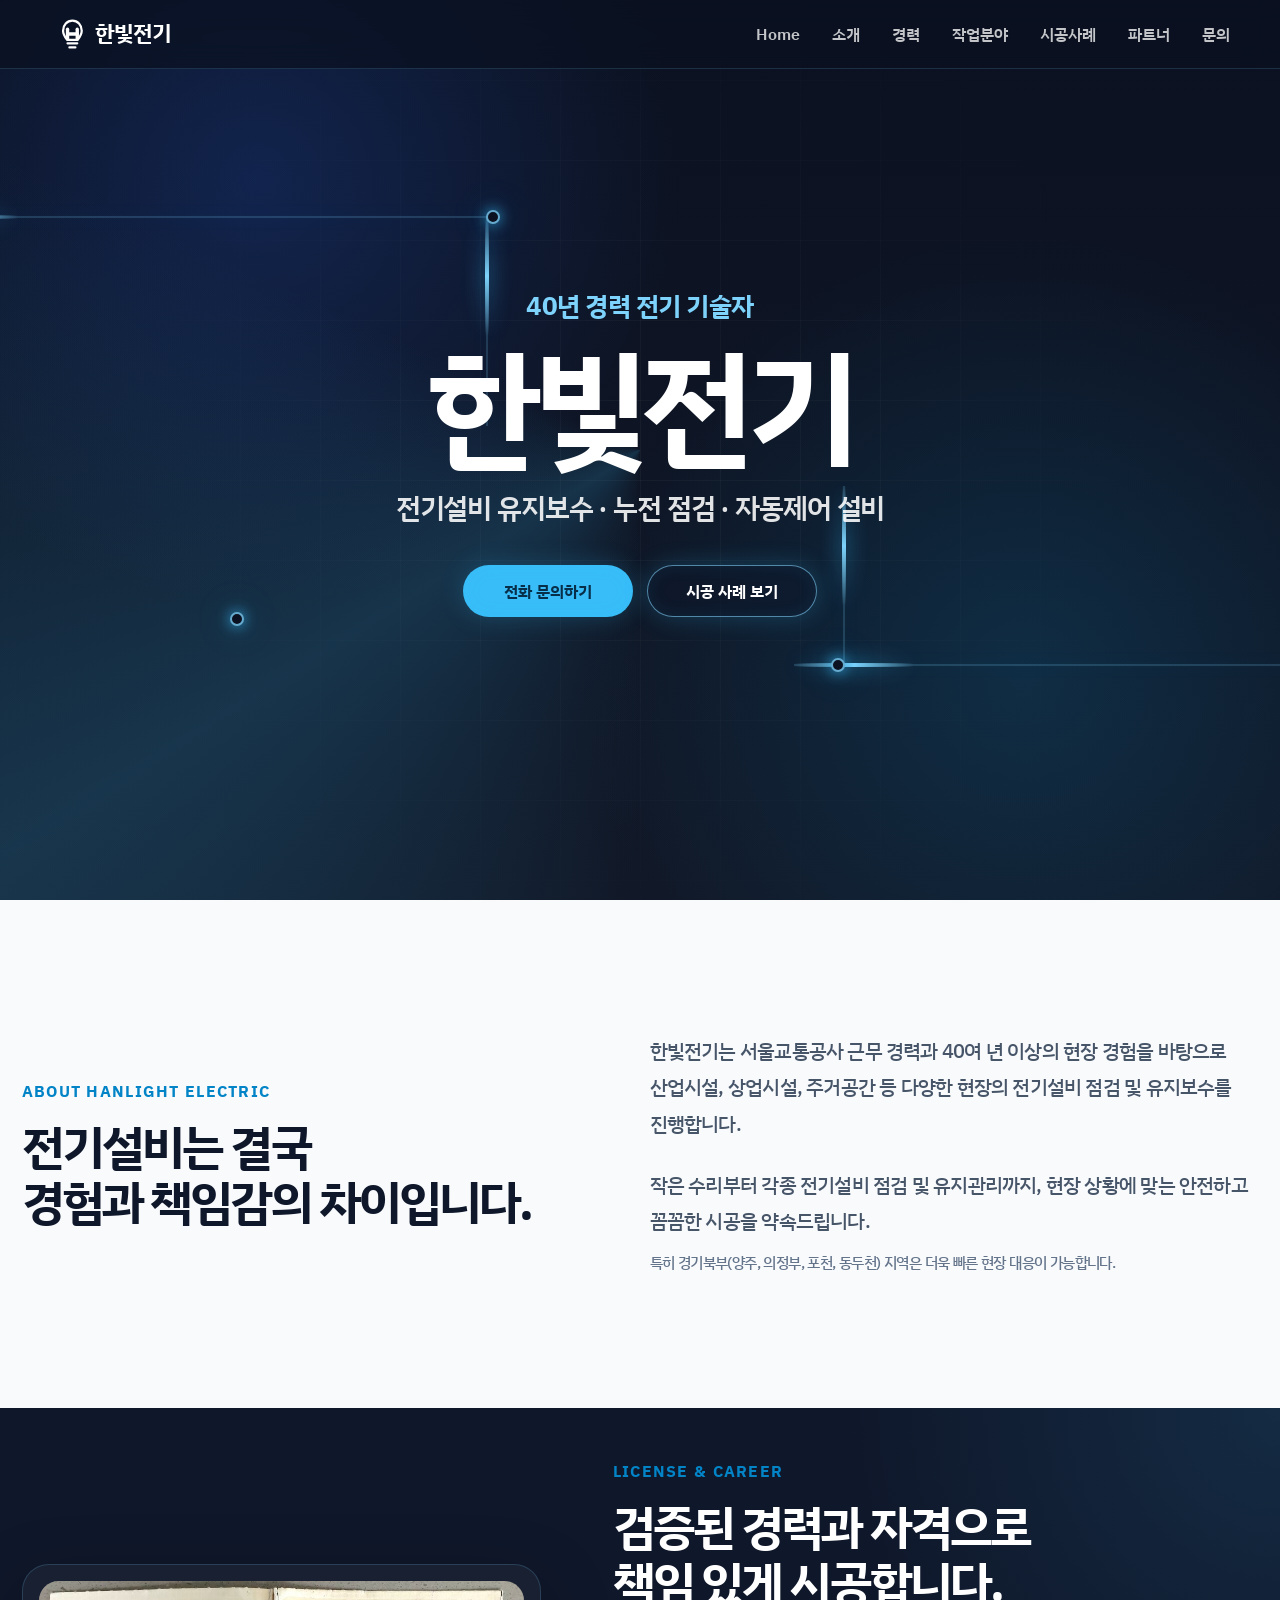
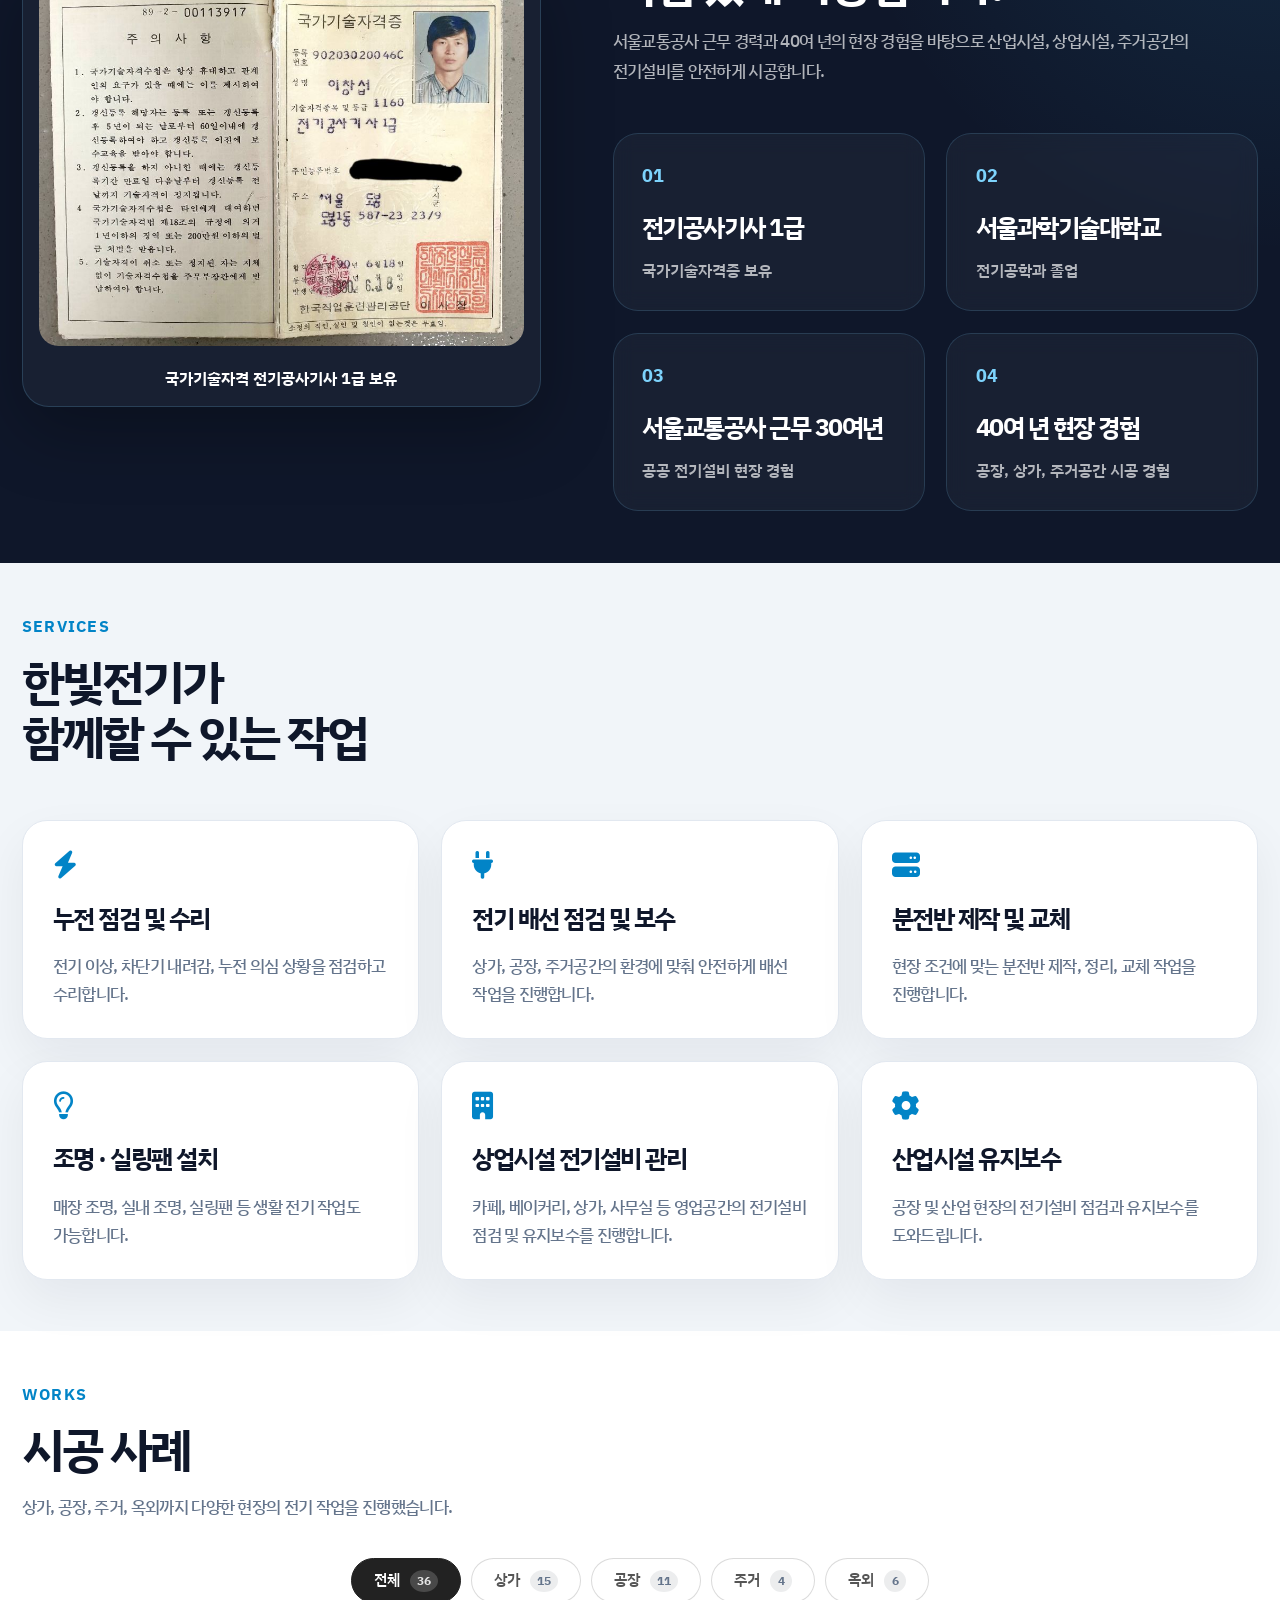
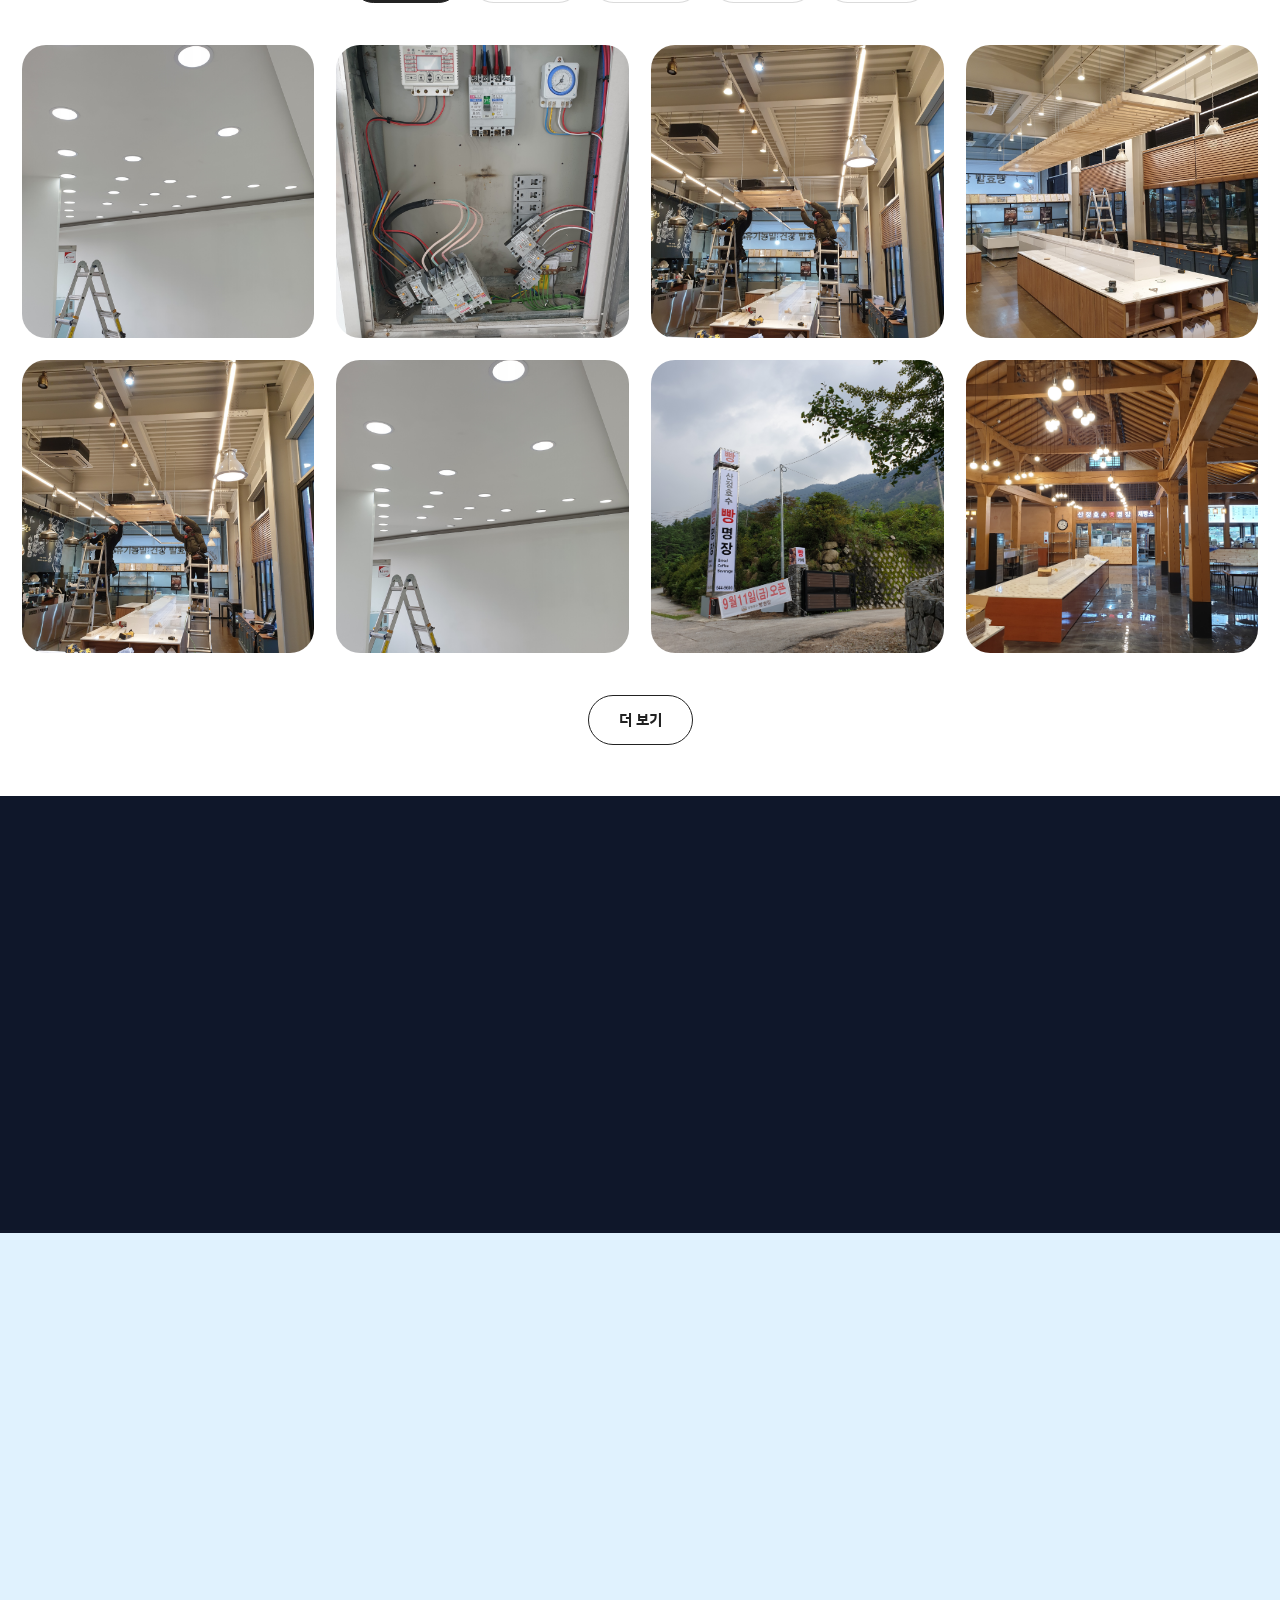
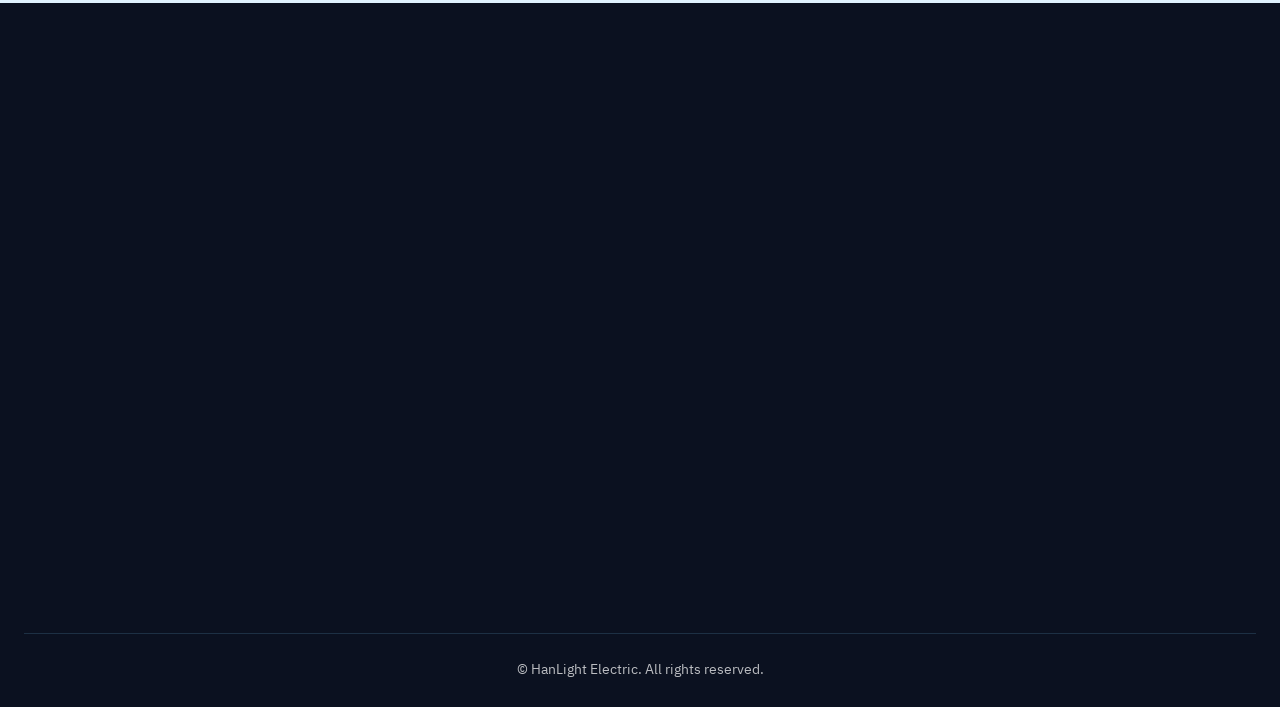
==== commit a6997cf0: "[한빛전기] 영어 네이밍 변경" ====
--- a/index.html
+++ b/index.html
@@ -12,9 +12,10 @@
 <meta name="description" content="양주 전기설비 유지보수, 누전 점검, 자동제어 설비. 40년 경력의 한빛전기가 안전하고 꼼꼼하게 시공합니다.">
 <meta name="keywords" content="한빛전기, 양주 전기설비, 양주 누전 점검, 양주 자동제어 설비, 의정부 전기설비, 동두천 전기설비, 포천 전기설비, 전기설비 유지보수, 누전 점검, 자동제어 설비">
 <meta property="og:title" content="한빛전기">
-<meta property="og:description" content="전기설비 유지보수 · 누전 점검 · 자동제어 설비">
-<meta property="og:image" content="./images/og.jpg">
+<meta property="og:description" content="전기설비 유지보수 · 누전 점검 · 조명 및 전기수리">
+<meta property="og:image" content="https://37daphne21.github.io/hanlight/og.png">
 <meta property="og:type" content="website">
+<meta property="og:url" content="https://37daphne21.github.io/hanlight/">
 
 <!-- FONT -->
 <link rel="stylesheet" href="https://cdnjs.cloudflare.com/ajax/libs/font-awesome/6.7.2/css/all.min.css">
@@ -97,7 +98,7 @@
       <div class="inner about__inner">
         <div class="about__content reveal">
           <div class="section-heading">
-            <p class="section-heading__eyebrow">About Hanbit Electric</p>
+            <p class="section-heading__eyebrow">About HanLight Electric</p>
             <h2 class="section-heading__title">전기설비는 결국<br>경험과 책임감의 차이입니다.</h2>
           </div>
 
@@ -583,7 +584,7 @@
         <span>한빛전기의 여정에 함께해 주셔서 감사합니다.</span>
       </div>
 
-      <p class="footer__copy">© Hanbit Electric. All rights reserved.</p>
+      <p class="footer__copy">© HanLight Electric. All rights reserved.</p>
     </div>
   </footer>
 </body>
